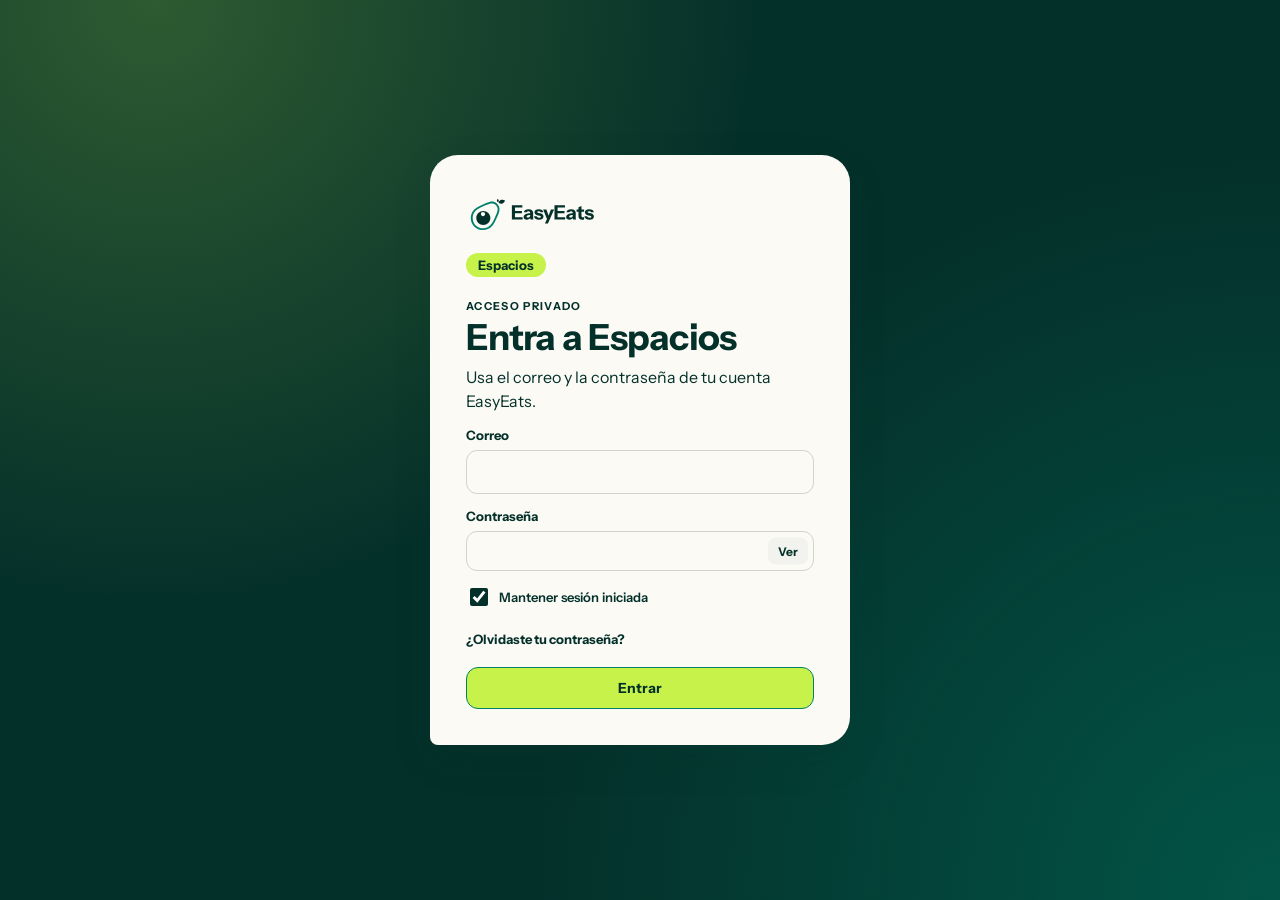
==== index.html @ aeb6fc00 "Add files via upload" ====
<!DOCTYPE html><html lang="es"><head><meta charSet="utf-8"/><meta name="viewport" content="width=device-width, initial-scale=1"/><link rel="stylesheet" href="/_next/static/css/index.u-fIUAZM.css" data-rsc-css-href="/_next/static/css/index.u-fIUAZM.css" data-precedence="vite-rsc/importer-resources"/><link rel="stylesheet" href="/_next/static/css/access-gate.BZqxLiGZ.css" data-precedence="vite-rsc/client-reference"/><link rel="modulepreload" fetchPriority="low" href="/_next/static/chunks/index-Op30PHsh.js"/><script src="/_next/static/chunks/rolldown-runtime-C60lm6uB.js" type="module" async=""></script><script src="/_next/static/chunks/framework-BgSIrAUN.js" type="module" async=""></script><script src="/_next/static/chunks/navigation-errors-Z9ybshnb.js" type="module" async=""></script><link rel="modulepreload" href="/_next/static/chunks/layout-segment-context-DIumxFOr.js" crossorigin=""/><link rel="modulepreload" href="/_next/static/chunks/access-gate-BIusDlLs.js" crossorigin=""/><title>EasyEats Espacios</title><meta name="description" content="Espacios, un producto de EasyEats para nutriólogos. Agenda, consultorio y análisis de tu práctica."/><meta name="application-name" content="Espacios EasyEats"/><link rel="shortcut icon" href="/favicon.svg"/><link rel="icon" href="/favicon.svg"/><link rel="apple-touch-icon" href="/apple-touch-icon.png"/><link rel="manifest" href="/manifest.webmanifest"/><meta name="mobile-web-app-capable" content="yes"/><meta name="apple-mobile-web-app-title" content="Espacios EasyEats"/><meta name="apple-mobile-web-app-status-bar-style" content="default"/><meta name="theme-color" content="#04302A"/><script>Object.assign(((self[Symbol.for("vinext.navigationRuntime")]??={bootstrap:{routeManifest:null},functions:{}}).bootstrap.rsc??={rsc:[]}),{params:{},nav:{"pathname":"/","searchParams":[]}})</script><link rel="modulepreload" href="/_next/static/chunks/index-Op30PHsh.js" />
</head><body><div class="gate"><section class="gate-card"><img class="gate-brand" src="/brand/easyeats-horizontal.svg" alt="EasyEats" width="872" height="320"/><p class="gate-product">Espacios</p><p class="gate-status" role="status">Verificando tu acceso…</p></section></div><script type="module" src="/_next/static/chunks/index-Op30PHsh.js" id="_R_" async=""></script><script>((self[Symbol.for("vinext.navigationRuntime")]??={bootstrap:{routeManifest:null},functions:{}}).bootstrap.rsc??={rsc:[]}).rsc.push("2:I[\"f9f6c27b3712\",[],\"AccessGate\",1]\n")</script><script>((self[Symbol.for("vinext.navigationRuntime")]??={bootstrap:{routeManifest:null},functions:{}}).bootstrap.rsc??={rsc:[]}).rsc.push("3:I[\"8c0f216c4604\",[],\"Children\",1]\n")</script><script>((self[Symbol.for("vinext.navigationRuntime")]??={bootstrap:{routeManifest:null},functions:{}}).bootstrap.rsc??={rsc:[]}).rsc.push("4:I[\"593f344dc510\",[],\"GlobalErrorBoundary\",1]\n")</script><script>((self[Symbol.for("vinext.navigationRuntime")]??={bootstrap:{routeManifest:null},functions:{}}).bootstrap.rsc??={rsc:[]}).rsc.push("5:I[\"0b874ad30386\",[],\"default\",1]\n")</script><script>((self[Symbol.for("vinext.navigationRuntime")]??={bootstrap:{routeManifest:null},functions:{}}).bootstrap.rsc??={rsc:[]}).rsc.push("6:I[\"593f344dc510\",[],\"ErrorBoundary\",1]\n")</script><script>((self[Symbol.for("vinext.navigationRuntime")]??={bootstrap:{routeManifest:null},functions:{}}).bootstrap.rsc??={rsc:[]}).rsc.push("7:I[\"15c18cfaeeff\",[],\"LayoutSegmentProvider\",1]\n")</script><script>((self[Symbol.for("vinext.navigationRuntime")]??={bootstrap:{routeManifest:null},functions:{}}).bootstrap.rsc??={rsc:[]}).rsc.push("8:I[\"8c0f216c4604\",[],\"Slot\",1]\n")</script><script>((self[Symbol.for("vinext.navigationRuntime")]??={bootstrap:{routeManifest:null},functions:{}}).bootstrap.rsc??={rsc:[]}).rsc.push("9:I[\"9276801271d6\",[],\"AppRouterScrollTarget\",1]\n")</script><script>((self[Symbol.for("vinext.navigationRuntime")]??={bootstrap:{routeManifest:null},functions:{}}).bootstrap.rsc??={rsc:[]}).rsc.push("a:I[\"593f344dc510\",[],\"RedirectBoundary\",1]\n")</script><script>((self[Symbol.for("vinext.navigationRuntime")]??={bootstrap:{routeManifest:null},functions:{}}).bootstrap.rsc??={rsc:[]}).rsc.push(":HL[\"/_next/static/css/index.u-fIUAZM.css\",\"style\"     ]\n")</script><script>((self[Symbol.for("vinext.navigationRuntime")]??={bootstrap:{routeManifest:null},functions:{}}).bootstrap.rsc??={rsc:[]}).rsc.push("0:{\"__route\":\"route:/\",\"__interceptionContext\":null,\"__layoutIds\":[\"layout:/\"],\"__rootLayout\":\"/\",\"__sourcePage\":\"/page\",\"page:/\":\"$L1\",\"layout:/\":[[[[\"$\",\"link\",\"css:/_next/static/css/index.u-fIUAZM.css\",{\"rel\":\"stylesheet\",\"precedence\":\"vite-rsc/importer-resources\",\"href\":\"/_next/static/css/index.u-fIUAZM.css\",\"data-rsc-css-href\":\"/_next/static/css/index.u-fIUAZM.css\"}],\"$undefined\"],[\"$\",\"html\",null,{\"lang\":\"es\",\"children\":[\"$\",\"body\",null,{\"children\":[\"$\",\"$L2\",null,{\"children\":[\"$\",\"$L3\",null,{}]}]}]}]],null],\"route:/\":[[[\"$\",\"meta\",null,{\"charSet\":\"utf-8\"}],[[\"$\",\"title\",\"0\",{\"children\":\"EasyEats Espacios\"}],[\"$\",\"meta\",\"1\",{\"name\":\"description\",\"content\":\"Espacios, un producto de EasyEats para nutriólogos. Agenda, consultorio y análisis de tu práctica.\"}],[\"$\",\"meta\",\"2\",{\"name\":\"application-name\",\"content\":\"Espacios EasyEats\"}],[\"$\",\"link\",\"3\",{\"rel\":\"shortcut icon\",\"href\":\"/favicon.svg\"}],[\"$\",\"link\",\"4\",{\"rel\":\"icon\",\"href\":\"/favicon.svg\"}],[\"$\",\"link\",\"5\",{\"rel\":\"apple-touch-icon\",\"href\":\"/apple-touch-icon.png\"}],[\"$\",\"link\",\"6\",{\"rel\":\"manifest\",\"href\":\"/manifest.webmanifest\"}],[\"$\",\"meta\",\"7\",{\"name\":\"mobile-web-app-capable\",\"content\":\"yes\"}],[\"$\",\"meta\",\"8\",{\"name\":\"apple-mobile-web-app-title\",\"content\":\"Espacios EasyEats\"}],[\"$\",\"meta\",\"9\",{\"name\":\"apple-mobile-web-app-status-bar-style\",\"content\":\"default\"}]],[[\"$\",\"meta\",\"0\",{\"name\":\"viewport\",\"content\":\"width=device-width, initial-scale=1\"}],[\"$\",\"meta\",\"1\",{\"name\":\"theme-color\",\"content\":\"#04302A\"}]]],[\"$\",\"$L4\",null,{\"fallback\":\"$5\",\"children\":[\"$\",\"$L6\",null,{\"fallback\":\"$5\",\"children\":[\"$\",\"$L7\",null,{\"providerId\":\"layout:/\",\"segmentMap\":{\"children\":[]},\"children\":[\"$\",\"$L8\",null,{\"id\":\"layout:/\",\"parallelSlots\":\"$undefined\",\"children\":[\"$\",\"$L9\",null,{\"children\":[\"$\",\"$La\",null,{\"children\":[[\"$\",\"$L7\",null,{\"providerId\":\"page:/\",\"segmentMap\":{\"children\":[\"__PAGE__\"]},\"children\":[\"$\",\"$L8\",null,{\"id\":\"page:/\"}]}],null]}]}]}]}]}]}],null,null],\"__layoutFlags\":{\"layout:/\":\"s\"},\"__artifactCompatibility\":{\"schemaVersion\":1,\"graphVersion\":\"app-route-graph:1177fd80f83fa7b0\",\"deploymentVersion\":\"ee2d8bf6-175c-46eb-9ae2-589770881b39\",\"appElementsSchemaVersion\":1,\"rscPayloadSchemaVersion\":1,\"rootBoundaryId\":\"/\",\"renderEpoch\":null},\"__renderObservation\":{\"schemaVersion\":1,\"output\":{\"kind\":\"app-rsc\",\"mountedSlotsFingerprint\":null,\"renderEpoch\":null,\"rootBoundaryId\":\"/\",\"routeId\":\"route:/\"},\"completeness\":\"partial\",\"boundaryOutcome\":{\"kind\":\"unknown\"},\"requestApis\":[{\"kind\":\"connection\",\"status\":\"unknown\"},{\"kind\":\"cookies\",\"status\":\"unknown\"},{\"kind\":\"draftMode\",\"status\":\"unknown\"},{\"kind\":\"headers\",\"status\":\"unknown\"},{\"kind\":\"params\",\"status\":\"unknown\"},{\"kind\":\"searchParams\",\"status\":\"unknown\"}],\"dynamicFetches\":[],\"cacheTags\":[\"/\",\"_N_T_/\",\"_N_T_/index\",\"_N_T_/layout\",\"_N_T_/page\"],\"pathTags\":[\"/\"],\"cacheability\":\"unknown\",\"downgrade\":{\"target\":\"freshRender\",\"reasons\":[{\"code\":\"CP_DOWNGRADE_CACHEABILITY_UNKNOWN\",\"target\":\"freshRender\"},{\"code\":\"CP_DOWNGRADE_INCOMPLETE_OBSERVATION\",\"completeness\":\"partial\",\"target\":\"freshRender\"},{\"code\":\"CP_DOWNGRADE_UNKNOWN_REQUEST_API\",\"requestApi\":\"connection\",\"target\":\"freshRender\"},{\"code\":\"CP_DOWNGRADE_UNKNOWN_REQUEST_API\",\"requestApi\":\"cookies\",\"target\":\"freshRender\"},{\"code\":\"CP_DOWNGRADE_UNKNOWN_REQUEST_API\",\"requestApi\":\"draftMode\",\"target\":\"freshRender\"},{\"code\":\"CP_DOWNGRADE_UNKNOWN_REQUEST_API\",\"requestApi\":\"headers\",\"target\":\"freshRender\"},{\"code\":\"CP_DOWNGRADE_UNKNOWN_REQUEST_API\",\"requestApi\":\"params\",\"target\":\"freshRender\"},{\"code\":\"CP_DOWNGRADE_UNKNOWN_REQUEST_API\",\"requestApi\":\"searchParams\",\"target\":\"freshRender\"}],\"fallback\":{\"kind\":\"breakerFallback\",\"code\":\"CP_PRIVATE_DYNAMIC_DOWNGRADE\",\"mode\":\"renderFresh\",\"scope\":\"affectedOutput\",\"fields\":{\"reasonCodes\":[\"CP_DOWNGRADE_CACHEABILITY_UNKNOWN\",\"CP_DOWNGRADE_INCOMPLETE_OBSERVATION\",\"CP_DOWNGRADE_UNKNOWN_REQUEST_API\",\"CP_DOWNGRADE_UNKNOWN_REQUEST_API\",\"CP_DOWNGRADE_UNKNOWN_REQUEST_API\",\"CP_DOWNGRADE_UNKNOWN_REQUEST_API\",\"CP_DOWNGRADE_UNKNOWN_REQUEST_API\",\"CP_DOWNGRADE_UNKNOWN_REQUEST_API\"],\"target\":\"freshRender\"}},\"isPublicCacheCandidate\":false}}}\n")</script><script>((self[Symbol.for("vinext.navigationRuntime")]??={bootstrap:{routeManifest:null},functions:{}}).bootstrap.rsc??={rsc:[]}).rsc.push("b:I[\"6efdf509a785\",[],\"default\",1]\n")</script><script>((self[Symbol.for("vinext.navigationRuntime")]??={bootstrap:{routeManifest:null},functions:{}}).bootstrap.rsc??={rsc:[]}).rsc.push("1:[\"$\",\"$Lb\",null,{\"params\":\"$@c\",\"searchParams\":\"$@d\"}]\n")</script><script>((self[Symbol.for("vinext.navigationRuntime")]??={bootstrap:{routeManifest:null},functions:{}}).bootstrap.rsc??={rsc:[]}).rsc.push("c:{}\n")</script><script>((self[Symbol.for("vinext.navigationRuntime")]??={bootstrap:{routeManifest:null},functions:{}}).bootstrap.rsc??={rsc:[]}).rsc.push("d:{}\n")</script><script>Object.assign(((self[Symbol.for("vinext.navigationRuntime")]??={bootstrap:{routeManifest:null},functions:{}}).bootstrap.rsc??={rsc:[]}),{"initialCacheKind":"dynamic"});((self[Symbol.for("vinext.navigationRuntime")]??={bootstrap:{routeManifest:null},functions:{}}).bootstrap.rsc??={rsc:[]}).done=true</script></body></html>
---- _next/static/css/index.u-fIUAZM.css ----
@font-face{font-family:Instrument Sans;font-style:normal;font-weight:400;font-display:swap;src:url(/fonts/instrument-sans-400.ttf)format("truetype")}@font-face{font-family:Instrument Sans;font-style:normal;font-weight:500;font-display:swap;src:url(/fonts/instrument-sans-500.ttf)format("truetype")}@font-face{font-family:Instrument Sans;font-style:normal;font-weight:600;font-display:swap;src:url(/fonts/instrument-sans-600.ttf)format("truetype")}@font-face{font-family:Instrument Sans;font-style:normal;font-weight:700;font-display:swap;src:url(/fonts/instrument-sans-700.ttf)format("truetype")}:root{--brand-green:#00806a;--brand-ink:#04302a;--brand-paper:#fbfaf5;--brand-lime:#c6f24a;--brand-neutral:#6b807b;--surface:color-mix(in srgb,var(--brand-paper) 94%,var(--brand-neutral));--nav:var(--brand-ink);--nav-deep:var(--brand-ink);--ink:var(--brand-ink);--muted:var(--brand-ink);--line:color-mix(in srgb,var(--brand-neutral) 30%,var(--brand-paper));--bg:var(--brand-paper);--card:var(--brand-paper);--warm:var(--brand-paper);--coral:var(--brand-ink);--coral-ink:var(--brand-ink);--coral-tint:var(--surface);--income:var(--brand-ink);--citrus:var(--surface);--citrus-line:var(--brand-neutral);--ok:var(--brand-ink);--ok-tint:var(--surface);--warn:var(--brand-ink);--warn-tint:var(--surface);--courtesy:var(--brand-ink);--courtesy-tint:var(--surface);--danger:var(--brand-ink);--danger-tint:var(--surface);--focus:var(--brand-green);--shadow:0 14px 40px #04302a1a;--side:246px}*{box-sizing:border-box}html,body{background:var(--bg);min-height:100%;color:var(--ink);font-variant-numeric:tabular-nums;-webkit-font-smoothing:antialiased;margin:0;font-family:Instrument Sans,ui-sans-serif,system-ui,sans-serif}button,input,select{font:inherit;color:inherit}button{cursor:pointer}:focus-visible{outline:3px solid var(--focus);outline-offset:2px}.money-input:focus-within,.amount-field:focus-within,.table-money-input:focus-within,.password-wrap:focus-within,.profit-input>div:focus-within,.allocation-table label>div:focus-within,.profit-split label>div:focus-within{outline:3px solid var(--focus);outline-offset:2px}:is(.money-input input:focus-visible,.amount-field input:focus-visible,.table-money-input input:focus-visible,.password-wrap input:focus-visible,.profit-input input:focus-visible,.allocation-table input:focus-visible,.profit-split input:focus-visible){outline:none}h1,h2,h3,h4{letter-spacing:-.02em;margin:0}p{margin:0}ul{margin:0;padding:0;list-style:none}.muted{color:var(--muted)}.app{min-height:100vh;display:flex}.sidebar{width:var(--side);background:var(--nav);color:var(--brand-paper);z-index:20;flex-direction:column;gap:6px;padding:16px 12px;transition:width .18s;display:flex;position:fixed;inset:0 auto 0 0}.is-collapsed .sidebar{width:70px}.side-top{align-items:center;gap:8px;padding:4px 6px 14px;display:flex}.brand{align-items:center;gap:10px;min-width:0;display:flex}.brand>span{background:var(--brand-paper);border-radius:11px;flex:none;place-items:center;width:36px;height:36px;font-size:20px;display:grid}.brand strong{white-space:nowrap;font-size:16px;line-height:1.1;display:block}.brand small{opacity:.7;white-space:nowrap;font-size:11px;display:block}.side-toggle{color:inherit;background:0 0;border:0;border-radius:9px;flex:none;place-items:center;width:34px;height:34px;margin-left:auto;display:grid}.side-toggle:hover{background:#fbfaf51f}.is-collapsed .brand>div,.is-collapsed .side-link span,.is-collapsed .side-account span{display:none}.is-collapsed .side-top{flex-direction:column;gap:10px;padding-bottom:12px}.is-collapsed .side-toggle{margin:0}.sidebar nav{gap:3px;display:grid}.side-link{color:var(--brand-paper);text-align:left;white-space:nowrap;background:0 0;border:0;border-radius:11px;align-items:center;gap:12px;padding:11px 12px;font-size:14.5px;font-weight:600;display:flex}.side-link:hover{color:var(--brand-paper);background:#fbfaf51a}.side-link.active{color:var(--brand-paper);background:#fbfaf52b}.side-link svg{flex:none}.is-collapsed .side-link,.is-collapsed .side-account{justify-content:center;padding:11px 0}.side-account{color:inherit;text-align:left;background:0 0;border:0;border-radius:12px;align-items:center;gap:11px;min-width:0;margin-top:auto;padding:10px;display:flex}.side-account:hover,.side-account.active{background:#fbfaf51a}.side-account i{width:34px;height:34px;color:var(--brand-paper);border-radius:50%;flex:none;place-items:center;font-size:12px;font-style:normal;font-weight:800;display:grid}.side-account strong{white-space:nowrap;text-overflow:ellipsis;font-size:13.5px;display:block;overflow:hidden}.side-account small{opacity:.7;font-size:11.5px;display:block}.content{margin-left:var(--side);flex:1;min-width:0;transition:margin .18s}.is-collapsed .content{margin-left:70px}.topbar{z-index:15;-webkit-backdrop-filter:blur(10px);backdrop-filter:blur(10px);border-bottom:1px solid var(--line);background:#fbfaf5eb;align-items:center;gap:14px;height:62px;padding:0 clamp(16px,3vw,32px);display:flex;position:sticky;top:0}.topbar>strong{font-size:16px}.topbar .btn{margin-left:0}.admin-return-link{color:var(--brand-ink);border:1px solid var(--line);background:var(--card);white-space:nowrap;border-radius:10px;align-items:center;gap:7px;margin-left:auto;padding:8px 11px;font-size:12px;font-weight:800;text-decoration:none;display:inline-flex}.admin-return-link:hover{background:var(--surface)}main{max-width:1240px;padding:26px clamp(16px,3vw,32px) 90px}.loading{color:var(--muted);padding:60px 4px;font-weight:600}.tabbar{display:none}.greeting{justify-content:space-between;align-items:flex-end;gap:20px;margin-bottom:20px;display:flex}.greeting h1{color:var(--nav);font-size:clamp(28px,4vw,40px);line-height:1.05}.greeting p{color:var(--muted);margin-top:7px;font-size:16px}.kicker{letter-spacing:.12em;text-transform:uppercase;color:var(--muted);margin:0;font-size:11px;font-weight:800}.btn{white-space:nowrap;border:1px solid #0000;border-radius:12px;justify-content:center;align-items:center;gap:8px;padding:11px 16px;font-size:14px;font-weight:700;display:inline-flex}.btn.sm{border-radius:10px;padding:7px 12px;font-size:13px}.btn.primary{background:var(--nav);border-color:var(--nav);color:var(--brand-paper)}.btn.primary:hover{background:var(--nav-deep)}.btn.ghost{background:var(--card);border-color:var(--line);color:var(--ink)}.btn.ghost:hover{background:var(--surface)}.btn.danger{background:var(--danger);border-color:var(--danger);color:var(--brand-paper)}.btn.danger:hover{background:var(--brand-ink)}.btn.ghost.danger-text{color:var(--danger)}.btn.ghost.danger-text:hover{background:var(--danger-tint);border-color:var(--surface)}.btn:disabled{opacity:.5;cursor:not-allowed}.btn.full{width:100%}.link{color:var(--nav);background:0 0;border:0;border-radius:8px;align-self:flex-start;padding:6px 2px;font-size:13.5px;font-weight:800}.link:hover{text-decoration:underline}.link.on-dark{color:var(--brand-paper);text-decoration:underline}.card{background:var(--card);border:1px solid var(--line);border-radius:20px;padding:20px}.card-head{justify-content:space-between;align-items:flex-start;gap:12px;margin-bottom:6px;display:flex}.card-head h2{font-size:19px}.card-head>b,.card h3>b{background:var(--surface);color:var(--muted);border-radius:99px;padding:3px 11px;font-size:13px;font-weight:700}.card-lead{color:var(--muted);margin-top:8px;font-size:14.5px;line-height:1.5}.stack-cards{gap:16px;display:grid}main>section.card,main>aside.card{margin-bottom:16px}.collapsible-card{overflow:hidden}.collapse-summary{cursor:pointer;justify-content:space-between;align-items:center;gap:16px;min-height:48px;list-style:none;display:flex}.collapse-summary::-webkit-details-marker{display:none}.collapse-summary h2{font-size:19px}.collapse-summary small{color:var(--muted);margin-top:4px;font-size:13px;display:block}.collapse-chevron{border:1px solid var(--line);background:var(--surface);border-radius:50%;flex:none;place-items:center;width:38px;height:38px;transition:transform .2s;display:grid}.collapsible-card[open] .collapse-chevron{transform:rotate(90deg)}.collapse-body{padding-top:10px}.home-hero{background:var(--brand-ink);color:var(--brand-paper);border-radius:0 64px 0 0;align-items:center;min-height:210px;margin-bottom:18px;padding:clamp(26px,5vw,52px);position:relative;overflow:hidden}.home-hero:after{content:"";border:32px solid var(--brand-lime);border-radius:50%;width:230px;height:230px;position:absolute;bottom:-88px;right:-46px}.home-hero h1{color:var(--brand-paper);z-index:1;font-size:clamp(42px,7vw,72px);position:relative}.home-hero p{color:#fbfaf5c7;z-index:1;position:relative}.hero-kicker{color:var(--brand-lime);letter-spacing:.2em;margin-bottom:16px;font-size:12px;font-weight:800;display:block}.hero-stamp{z-index:1;color:var(--brand-lime);text-align:center;border:1px solid #c6f24a99;border-radius:50%;place-items:center;width:92px;height:92px;font-weight:800;line-height:1.1;display:grid;position:relative;transform:rotate(-7deg)}.editorial{background:linear-gradient(100deg,var(--coral-tint),var(--warm));border:1px solid var(--surface);border-radius:20px;align-items:center;gap:20px;margin-bottom:18px;padding:22px 24px;display:flex;overflow:hidden}.editorial span{letter-spacing:.14em;text-transform:uppercase;color:var(--coral-ink);margin-bottom:8px;font-size:11px;font-weight:800;display:block}.editorial strong{letter-spacing:-.02em;max-width:36ch;font-size:clamp(18px,2.4vw,24px);line-height:1.25;display:block}.editorial i{background:radial-gradient(circle at 26% 34%,var(--citrus) 0 17px,transparent 18px), radial-gradient(circle at 62% 60%,var(--coral) 0 22px,transparent 23px), radial-gradient(circle at 84% 28%,var(--nav) 0 12px,transparent 13px), var(--card);border-radius:16px;flex:none;width:120px;height:76px;margin-left:auto}.home-grid{grid-template-columns:1.15fr 1fr 1fr;align-items:start;gap:16px;display:grid}.home-today{background:var(--coral-tint);border-color:var(--surface);grid-area:1/1/span 2}.home-today h2{color:var(--coral-ink)}.home-income{background:var(--income);color:var(--brand-paper);border-color:#0000;flex-direction:column;grid-column:2;gap:6px;display:flex}.home-income .kicker{color:#fbfaf5d1}.home-income .amount{letter-spacing:-.03em;font-size:clamp(28px,3.6vw,38px);line-height:1}.home-income .meta{color:#fbfaf5db;font-size:13.5px}.home-todo{background:var(--citrus);border-color:var(--citrus-line);grid-area:1/3/span 2}.home-cta{text-align:left;background:linear-gradient(135deg,var(--nav),var(--nav-deep));color:var(--brand-paper);border-color:#0000;grid-column:2;align-items:center;gap:14px;width:100%;display:flex}.home-cta .cta-icon{background:#fbfaf529;border-radius:14px;flex:none;place-items:center;width:46px;height:46px;display:grid}.home-cta strong{font-size:17px;display:block}.home-cta small{color:#fbfaf5cc;margin-top:3px;font-size:12.5px;display:block}.home-cta:hover{filter:brightness(1.08)}.home-next{background:var(--warm);grid-column:2/span 2}.delta{font-size:13px;font-weight:700}.delta.up,.delta.down{color:var(--brand-paper)}.delta.flat{color:#fbfaf5c7;font-weight:600}.accent-mix .delta.flat,.card:not(.accent-income):not(.home-income) .delta.flat{color:var(--muted)}.metric .delta.up{color:var(--brand-paper)}.empty-inline{color:var(--muted);flex-direction:column;align-items:flex-start;gap:4px;margin-top:10px;font-size:14px;display:flex}.allclear{margin-top:10px;font-size:16px;font-weight:750}.todo{gap:8px;margin-top:12px;display:grid}.todo li{background:#fbfaf59e;border:1px solid #04302a24;border-radius:13px;align-items:center;gap:12px;padding:11px 13px;display:flex}.todo li.risk{background:var(--danger-tint);border-color:var(--surface)}.todo-body{flex-direction:column;flex:1;gap:2px;min-width:0;display:flex}.todo-body strong{font-size:13.5px}.todo-body small{color:var(--brand-ink);font-size:12px}.todo li.risk .todo-body small{color:var(--brand-ink)}.toolbar{flex-wrap:wrap;justify-content:space-between;align-items:center;gap:14px;margin-bottom:14px;display:flex}.segmented{background:var(--surface);border-radius:12px;gap:3px;padding:3px;display:inline-flex}.segmented button{color:var(--muted);background:0 0;border:0;border-radius:9px;align-items:center;gap:6px;padding:8px 13px;font-size:13px;font-weight:700;display:inline-flex}.segmented button.on{background:var(--card);color:var(--nav);box-shadow:0 1px 3px #04302a1f}.week-nav{align-items:center;gap:5px;display:flex}.week-nav>button{border:1px solid var(--line);background:var(--card);min-width:34px;height:34px;color:var(--nav);border-radius:10px;justify-content:center;align-items:center;padding:0 6px;display:inline-flex}.week-nav>button:hover{background:var(--surface)}.week-nav .dbl svg:first-child{margin-right:-11px}.week-label{min-width:172px;font-size:14px;font-weight:700;padding:0 12px!important}.filters{flex-wrap:wrap;align-items:center;gap:8px;margin-bottom:14px;display:flex}.filters>span{letter-spacing:.1em;text-transform:uppercase;color:var(--muted);font-size:11.5px;font-weight:800}.filters button{border:1px solid var(--line);background:var(--card);color:var(--muted);border-radius:99px;align-items:center;gap:7px;padding:6px 13px;font-size:13px;font-weight:600;display:inline-flex}.filters button b{background:var(--surface);border-radius:99px;padding:1px 8px;font-size:12px}.filters button.on{background:var(--nav);border-color:var(--nav);color:var(--brand-paper)}.filters button.on b{background:#fbfaf533}.patient-group{border-radius:24px;padding:0}.patient-group>.collapse-summary{padding:18px 22px}.patient-group>.collapse-body{padding:0 22px 18px}.patient-group:first-child{background:var(--brand-ink);color:var(--brand-paper);border-color:var(--brand-ink)}.patient-group:first-child .collapse-summary small,.patient-group:first-child .row-body small{color:#fbfaf5b8}.patient-group:first-child .collapse-chevron{background:var(--brand-lime);border-color:var(--brand-lime);color:var(--brand-ink)}.patient-group:first-child .rows li{border-color:#fbfaf52e}.patient-group:first-child .row.static:hover{background:0 0}.patient-group:nth-child(2){border-top:6px solid var(--brand-lime)}.new-patient-form{gap:16px;display:grid}.new-patient-form input{border:1px solid var(--brand-neutral);background:var(--brand-paper);border-radius:12px;width:100%;min-height:50px;padding:12px 14px}.new-patient-actions{flex-wrap:wrap;justify-content:flex-end;gap:10px;margin-top:4px;display:flex}.form-error{color:#9b2c2c;background:#fff1ef;border-radius:10px;padding:10px 12px;font-size:13px}.picker{background:var(--card);border:1px solid var(--line);max-width:340px;box-shadow:var(--shadow);border-radius:16px;margin-bottom:14px;padding:14px}.picker-head{align-items:center;gap:8px;margin-bottom:12px;display:flex}.picker-head strong{text-align:center;flex:1;font-size:15px}.picker-head button{border:1px solid var(--line);background:var(--card);width:30px;height:30px;color:var(--nav);border-radius:9px;place-items:center;display:grid}.picker-close{margin-left:4px}.picker-months{grid-template-columns:repeat(4,1fr);gap:6px;display:grid}.picker-months button{border:1px solid var(--line);background:var(--card);border-radius:10px;padding:9px 0;font-size:13px;font-weight:600}.picker-months button:hover{background:var(--nav);border-color:var(--nav);color:var(--brand-paper)}.week-card{padding:14px;overflow-x:auto}.week-grid{grid-template-columns:60px repeat(7,minmax(116px,1fr));gap:5px;min-width:900px;display:grid}.wg-head{flex-direction:column;align-items:center;gap:2px;padding:6px 0 10px;display:flex}.wg-head small{color:var(--muted);text-transform:uppercase;letter-spacing:.06em;font-size:11px;font-weight:800}.wg-head strong{font-size:18px}.wg-head.is-today strong{background:var(--nav);color:var(--brand-paper);border-radius:50%;place-items:center;width:30px;height:30px;display:grid}.wg-hour{color:var(--muted);justify-content:flex-end;align-items:flex-start;padding:3px 8px 0 0;font-size:12px;font-weight:700;display:flex}.cell{text-align:left;border:1px solid #0000;border-radius:12px;flex-direction:column;justify-content:center;padding:6px 9px;display:flex;overflow:hidden}.cell.free{background:var(--surface);border-style:dashed;border-color:var(--line);color:var(--brand-neutral);align-items:center}.cell.free:hover:not(:disabled){background:var(--surface);border-color:var(--nav);color:var(--nav)}.cell.free:disabled{background:var(--surface);cursor:default;border-color:#0000}.cell.free:disabled svg{display:none}.cell.mine{border-left-style:solid;border-left-width:4px;align-items:flex-start;gap:2px}.cell.mine strong{font-size:13px;line-height:1.25}.cell.mine small{color:var(--muted);font-size:11px}.cell.mine:hover{filter:brightness(.97)}.cell.mine.at-risk{box-shadow:0 0 0 2px var(--danger) inset}.cell-tags{gap:4px;margin-top:4px;display:flex}.dot{border-radius:50%;width:7px;height:7px;display:block}.dot.courtesy{background:var(--courtesy)}.dot.warn{background:var(--citrus-line)}.dot.risk{background:var(--danger)}.cell.peer{background:repeating-linear-gradient(135deg,var(--surface),var(--surface) 6px,var(--surface) 6px,var(--surface) 12px);color:var(--muted);align-items:center;gap:1px}.cell.peer small{font-size:11px;font-weight:700}.cell.peer.tentative{background:repeating-linear-gradient(135deg,var(--surface),var(--surface) 6px,var(--surface) 6px,var(--surface) 12px);border:1px dashed var(--citrus-line);color:var(--warn)}.cell.peer.tentative:hover:not(:disabled){background:var(--citrus);color:var(--ink)}.cell.peer em{letter-spacing:.02em;font-size:9.5px;font-style:normal}.capacity-note{color:var(--muted);align-items:center;gap:8px;margin-top:12px;font-size:13px;display:flex}.day-list{display:none}.rows{flex-direction:column;margin-top:10px;display:flex}.rows li{border-top:1px solid #04302a17}.rows li:first-child{border-top:0}.row{text-align:left;background:0 0;border:0;border-radius:12px;align-items:center;gap:12px;width:100%;padding:11px 5px;display:flex}.row:hover{background:#fbfaf599}.row.static{cursor:default}.row.static:hover{background:0 0}.row.is-cancelled{opacity:.72}.row.is-cancelled .row-body strong{color:var(--muted);text-decoration:line-through}.row-avatar{width:36px;height:36px;color:var(--brand-paper);border-radius:50%;flex:none;place-items:center;font-size:12px;font-weight:800;display:grid}.row-avatar.neutral{background:var(--line);color:var(--nav)}.row-time{flex:none;width:44px;font-size:14px;font-weight:800}.row-body{flex-direction:column;flex:1;gap:2px;min-width:0;display:flex}.row-body strong{font-size:14px}.row-body small{color:var(--muted);font-size:12px}.row-tags{flex-wrap:wrap;gap:5px;display:flex}.row>svg{color:var(--muted);flex:none}.peer-list{gap:6px;margin-top:10px;display:grid}.peer-list li{color:var(--muted);background:var(--surface);border-radius:10px;align-items:center;gap:8px;padding:9px 12px;font-size:13px;display:flex}.peer-list li>span{flex:none;width:44px;font-weight:700}.peer-list li.tentative{background:var(--surface);color:var(--warn)}.peer-list em{font-size:11.5px;font-style:normal}.peer-list .link{margin-left:auto;padding:0}.metric-row{grid-template-columns:repeat(3,1fr);gap:16px;margin-bottom:16px;display:grid}.metric{flex-direction:column;gap:7px;display:flex}.metric>span{letter-spacing:.09em;text-transform:uppercase;color:var(--muted);font-size:11.5px;font-weight:800}.metric>strong{letter-spacing:-.03em;font-size:32px;line-height:1}.metric>strong em{color:var(--muted);font-size:16px;font-style:normal;font-weight:600}.metric>small{color:var(--muted);font-size:13px}.accent-income{background:var(--income);color:var(--brand-paper);border-color:#0000}.accent-income>span,.accent-income>small{color:#fbfaf5e6}.accent-hours{background:var(--coral-tint);border-color:var(--surface)}.accent-hours>strong{color:var(--coral-ink)}.accent-mix{background:var(--warm)}.spark{align-items:flex-end;gap:7px;height:46px;margin-top:auto;display:flex}.spark span{background:#fbfaf599;border-radius:5px 5px 0 0;flex:1;min-height:5px}.stack{border-radius:99px;gap:2px;height:14px;margin:4px 0;display:flex;overflow:hidden}.stack i.a,.legend i.a{background:var(--nav)}.stack i.b,.legend i.b{background:var(--citrus)}.legend{gap:7px;font-size:13px;display:grid}.legend li{align-items:center;gap:8px;display:flex}.legend i{border-radius:3px;flex:none;width:10px;height:10px}.legend b{margin-left:auto}.mini-metrics{grid-template-columns:repeat(auto-fit,minmax(140px,1fr));gap:14px;margin-top:16px;display:grid}.mini-metrics>div{border:1px solid var(--line);border-radius:14px;padding:14px}.mini-metrics strong{letter-spacing:-.02em;font-size:23px;display:block}.mini-metrics small{color:var(--muted);margin-top:4px;font-size:12px;display:block}.reasons{gap:7px;margin-top:14px;display:grid}.reasons li{background:var(--surface);border:1px solid var(--surface);border-radius:11px;justify-content:space-between;align-items:center;gap:12px;padding:10px 13px;font-size:14px;display:flex}.reasons b{background:var(--courtesy-tint);color:var(--brand-ink);border-radius:99px;padding:2px 10px;font-size:13px}.advice{background:var(--citrus);border-color:var(--citrus-line)}.advice-head{align-items:center;gap:9px;margin-bottom:9px;display:flex}.advice p{line-height:1.55}.field{border:0;margin:14px 0 0;padding:0;display:block}.field>span,.field>legend{margin-bottom:7px;padding:0;font-size:13px;font-weight:700;display:block}.field .hint,.hint{color:var(--muted);font-size:13px;line-height:1.45}.field .hint{margin-bottom:9px}.field input,.field select,.inline-input{border:1px solid var(--line);background:var(--card);border-radius:11px;width:100%;padding:11px 12px}.inline-input{margin-top:9px}.money-input{border:1px solid var(--line);background:var(--card);border-radius:11px;align-items:center;gap:6px;padding:0 12px;display:flex}.money-input i{color:var(--muted);font-style:normal}.money-input input{border:0;padding:11px 0}.money-input b{color:var(--muted);font-size:11px}.two-col{grid-template-columns:1fr 1fr;gap:14px;display:grid}.swatches{flex-wrap:wrap;gap:9px;display:flex}.swatch{width:36px;height:36px;color:var(--brand-paper);border:2px solid #0000;border-radius:50%;place-items:center;display:grid}.swatch.on{border-color:var(--ink);box-shadow:0 0 0 3px var(--brand-paper) inset}.facts{margin-top:12px;display:grid}.facts li{border-top:1px solid var(--line);justify-content:space-between;align-items:center;gap:14px;padding:12px 0;display:flex}.facts li:first-child{border-top:0}.facts span{color:var(--muted);font-size:14px}.facts b.soon{background:var(--surface);color:var(--muted);border-radius:99px;padding:4px 11px;font-size:12px}.backdrop{z-index:60;background:#04302a8c;place-items:center;padding:20px;display:grid;position:fixed;inset:0;overflow:auto}.backdrop-close{cursor:default;background:0 0;border:0;position:fixed;inset:0}.modal{background:var(--card);box-shadow:var(--shadow);border-radius:22px;width:min(540px,100%);padding:22px;position:relative}.modal>header{justify-content:space-between;gap:16px;margin-bottom:6px;display:flex}.modal h2{font-size:22px}.modal header p{color:var(--muted);margin-top:5px;font-size:14px}.modal header>button{background:var(--surface);width:34px;height:34px;color:var(--muted);border:0;border-radius:50%;flex:none;place-items:center;display:grid}.modal-lead{color:var(--muted);margin-top:10px;font-size:14px;line-height:1.5}.chips{flex-wrap:wrap;gap:7px;display:flex}.chips.wrap{max-height:132px;overflow-y:auto}.chips button{border:1px solid var(--line);background:var(--card);border-radius:11px;padding:9px 14px;font-size:14px;font-weight:600}.chips button.on{background:var(--nav);border-color:var(--nav);color:var(--brand-paper)}.courtesy-note{background:var(--courtesy-tint);border:1px solid var(--line);color:var(--brand-ink);border-radius:12px;margin-top:12px;padding:12px 14px;font-size:13px;line-height:1.5}.adjust-toggle{color:var(--nav);background:0 0;border:0;align-items:center;gap:8px;margin-top:16px;padding:6px 0;font-size:13px;font-weight:700;display:flex}.adjust-toggle:hover{text-decoration:underline}.adjust{border:1px solid var(--line);border-radius:14px;margin-top:6px;padding:4px 14px 16px}.sheet-summary{background:var(--surface);border:1px solid var(--line);border-radius:14px;flex-wrap:wrap;align-items:baseline;gap:10px;margin-top:16px;padding:14px;display:flex}.sheet-summary>span{color:var(--muted);font-size:13px}.sheet-summary>strong{font-size:18px}.sheet-summary>small{width:100%;color:var(--muted);font-size:12px;line-height:1.45}.sheet-actions{justify-content:flex-end;gap:10px;margin-top:18px;display:flex}.sheet-actions.wrapped{flex-wrap:wrap}.sheet-actions.wrapped .btn.primary{margin-left:auto}.errors{background:var(--danger-tint);border:1px solid var(--surface);color:var(--brand-ink);border-radius:12px;margin-top:14px;padding:11px 14px;font-size:13px}.errors p{margin:3px 0}.details{grid-template-columns:1fr 1fr;gap:12px;margin:16px 0 0;display:grid}.details>div{border:1px solid var(--line);border-radius:13px;padding:12px}.details dt{color:var(--muted);font-size:12px}.details dd{margin:6px 0 0;font-weight:700}.details dd small{color:var(--muted);margin-top:6px;font-size:12px;font-weight:500;display:block}.act{border-top:1px solid var(--line);margin-top:20px;padding-top:18px}.act h4{letter-spacing:.1em;text-transform:uppercase;color:var(--muted);margin:0 0 11px;font-size:12px;font-weight:800}.act .modal-lead{margin:0 0 12px}.ok-line{color:var(--ok);align-items:center;gap:9px;font-size:14px;font-weight:650;display:flex}.sim-note{color:var(--muted);margin-top:9px;font-size:12.5px;line-height:1.45}.trail{gap:9px;display:grid}.trail li{grid-template-columns:86px 1fr;gap:12px;padding-left:14px;font-size:13.5px;display:grid;position:relative}.trail li:before{content:"";background:var(--line);border-radius:50%;width:7px;height:7px;position:absolute;top:8px;left:0}.trail li:last-child:before{background:var(--nav)}.trail span{color:var(--muted);font-size:12.5px}.consequence{background:var(--brand-paper);border:1px solid var(--line);border-radius:13px;margin-top:4px;padding:14px 16px}.consequence.warn{background:var(--warn-tint);border-color:var(--surface)}.consequence strong{margin-bottom:5px;font-size:14.5px;display:block}.consequence p{font-size:13.5px;line-height:1.5}.reslots{gap:16px;max-height:44vh;margin-top:16px;display:grid;overflow-y:auto}.reslots h4{margin:0 0 9px;font-size:13.5px}.reslot-hours{flex-wrap:wrap;gap:7px;display:flex}.reslot-hours button{border:1px dashed var(--line);background:var(--surface);color:var(--nav);border-radius:10px;min-height:40px;padding:9px 13px;font-size:13.5px;font-weight:700}.reslot-hours button:hover{background:var(--surface);border-style:solid}.pill{white-space:nowrap;border-radius:99px;align-items:center;padding:5px 10px;font-size:11px;font-weight:800;display:inline-flex}.pill.ok{background:var(--ok-tint);color:var(--brand-ink)}.pill.info{background:var(--surface);color:var(--brand-ink)}.pill.courtesy{background:var(--courtesy-tint);color:var(--brand-ink)}.pill.warn{background:var(--warn-tint);color:var(--warn)}.pill.danger{background:var(--danger-tint);color:var(--brand-ink)}.pill.sand,.pill.muted{background:var(--surface);color:var(--brand-ink)}.empty{text-align:center;color:var(--muted);padding:26px 10px}.empty>svg{color:var(--ok)}.empty strong{color:var(--ink);margin:8px 0 5px;display:block}@media (max-width:1100px){.home-grid{grid-template-columns:1fr 1fr}.home-today{grid-area:1/1/span 2}.home-income{grid-area:1/2}.home-cta{grid-area:2/2}.home-todo{grid-area:3/1/auto/span 2}.home-next{grid-area:4/1/auto/span 2}.metric-row{grid-template-columns:1fr}}@media (max-width:900px){.sidebar{display:none}.content,.is-collapsed .content{margin-left:0}.topbar .btn{display:none}.admin-return-link{justify-content:center;width:38px;height:38px;padding:0}.admin-return-link span,.week-card{display:none}.capacity-note{margin-top:0}.day-list{gap:12px;display:grid}.day-card h3{justify-content:space-between;align-items:center;gap:10px;font-size:16px;display:flex}.day-card.is-today{border-color:var(--nav);box-shadow:0 0 0 1px var(--nav)}.free-hours{flex-wrap:wrap;align-items:center;gap:7px;margin-top:12px;display:flex}.free-hours small{color:var(--muted);font-size:12px;font-weight:700}.free-hours button{border:1px dashed var(--line);background:var(--surface);color:var(--nav);border-radius:10px;min-height:40px;padding:9px 12px;font-size:13px;font-weight:700}.free-hours button:hover{background:var(--surface);border-style:solid}main{padding:20px 16px 96px}.home-grid{grid-template-columns:1fr}.home-today,.home-income,.home-cta,.home-todo,.home-next{grid-area:auto/1}.greeting{flex-direction:column;align-items:stretch}.greeting h1{font-size:30px}.editorial i{display:none}.week-nav{justify-content:space-between;width:100%}.week-label{flex:1;min-width:0}.segmented{width:100%}.segmented button{flex:1;justify-content:center}.filters{scrollbar-width:none;flex-wrap:nowrap;padding-bottom:4px;overflow-x:auto}.filters::-webkit-scrollbar{display:none}.filters>span{display:none}.filters button{flex:none}.row{grid-template-columns:auto minmax(0,1fr) auto;grid-template-areas:"lead body chev""lead tags chev";align-items:center;gap:3px 11px;padding:12px 4px;display:grid}.row-time,.row-avatar{grid-area:lead}.row-body{grid-area:body}.row-tags{grid-area:tags;margin-top:3px}.row>svg{grid-area:chev}.row .btn{grid-area:tags;justify-self:start;margin-top:6px}.tabbar{z-index:40;background:var(--card);border-top:1px solid var(--line);padding:6px 6px max(6px,env(safe-area-inset-bottom));grid-template-columns:repeat(5,1fr);align-items:center;display:grid;position:fixed;bottom:0;left:0;right:0;box-shadow:0 -8px 22px #04302a12}.tabbar-link{color:var(--muted);background:0 0;border:0;border-radius:10px;flex-direction:column;align-items:center;gap:3px;padding:7px 2px;font-size:10px;font-weight:700;display:flex}.tabbar-link.active{color:var(--nav)}.tabbar-add{background:var(--nav);width:46px;height:46px;color:var(--brand-paper);border:0;border-radius:50%;justify-self:center;place-items:center;display:grid;box-shadow:0 6px 14px #04302a52}.backdrop{align-items:end;padding:0}.modal{border-radius:22px 22px 0 0;width:100%;max-height:92vh;padding:18px;overflow:auto}.details,.two-col{grid-template-columns:1fr}.sheet-actions{flex-direction:column-reverse}.sheet-actions .btn{width:100%}.todo li{flex-wrap:wrap}.todo li .btn{width:100%}}@media (prefers-reduced-motion:reduce){*{transition:none!important;animation:none!important}}.sidebar{background:var(--brand-paper);color:var(--brand-ink);border-right:1px solid var(--line)}.side-top{align-items:center;gap:0;padding:0}.brand{flex:1;min-width:0}.brand-full{width:100%;height:auto;display:block}.brand-icon{width:36px;height:36px;display:none}.mobile-brand{display:none}.side-toggle{width:34px;height:44px;color:var(--brand-ink)}.side-toggle:hover,.side-account:hover,.side-account.active{background:var(--surface)}.product-signature{border-top:1px solid var(--line);margin:0 8px 24px;padding:12px 0 0}.product-signature strong{letter-spacing:-.03em;font-size:22px;display:block}.product-signature small{margin-top:5px;font-size:11px;display:block}.side-link{color:var(--brand-ink)}.side-link:hover{background:var(--surface);color:var(--brand-ink)}.side-link.active{background:var(--brand-ink);color:var(--brand-paper)}.side-account small{opacity:1}.is-collapsed .brand-full,.is-collapsed .product-signature{display:none}.is-collapsed .brand-icon{display:block}.btn.primary,.tabbar-add{background:var(--brand-green);border-color:var(--brand-green);color:var(--brand-paper)}.btn.primary:hover{background:var(--brand-ink);border-color:var(--brand-ink)}.btn.danger{border:2px solid var(--brand-ink)}.btn.ghost.danger-text{border-style:dashed}.editorial{background:var(--surface);border-color:var(--line)}.editorial i{display:none}.home-cta{background:var(--brand-paper);color:var(--brand-ink);border-color:var(--brand-neutral)}.home-cta small{color:var(--brand-ink)}.cta-icon{background:var(--surface)}.home-todo{background:var(--brand-paper)}.todo li.risk,.consequence.warn{border:1px dashed var(--brand-ink)}.cell.peer.tentative,.pill.warn{border:1px dashed var(--brand-neutral)}.pill.danger{border:1px solid var(--brand-ink)}.pill.courtesy{border:1px dotted var(--brand-neutral)}.tabbar-link{min-height:48px}@media (max-width:900px){.mobile-brand{flex:none;width:96px;height:auto;display:block}.topbar{gap:12px}.topbar>strong{border-left:1px solid var(--line);white-space:nowrap;padding-left:12px;font-size:14px}}.btn.primary{background:var(--brand-lime);border-color:var(--brand-green);color:var(--brand-ink);touch-action:manipulation}.btn:active{transform:translateY(1px)scale(.98)}.product-signature{border-bottom:3px solid var(--brand-lime)}@media (hover:none){.btn.primary:hover{background:var(--brand-lime);border-color:var(--brand-green);color:var(--brand-ink)}}@media (max-width:700px){.home-hero{border-radius:0 42px 0 0;min-height:180px;padding:28px 22px}.home-hero h1{font-size:42px}.hero-stamp{display:none}.patient-group>.collapse-summary{padding:16px}.patient-group>.collapse-body{padding:0 12px 14px}.patient-group .row.static{flex-wrap:wrap;align-items:flex-start}.patient-group .row-body{min-width:calc(100% - 52px)}.patient-group .pill{margin-left:48px}.patient-group .btn{margin-left:auto}.new-patient-actions{grid-template-columns:1fr 1fr;display:grid}.new-patient-actions .btn.primary{grid-area:1/1/auto/-1}}.toolbar .segmented{order:0}.toolbar .week-nav,.toolbar .toolbar-action{order:1;margin-left:auto}.filters button:disabled{opacity:.45;cursor:not-allowed}.patient-row{flex-wrap:wrap}.patient-actions{flex-wrap:wrap;align-items:center;gap:8px;margin-left:auto;display:flex}.status-select select{border:1px solid var(--line);background:var(--card);color:var(--ink);border-radius:10px;padding:7px 10px;font-size:13px;font-weight:600}.whatsapp-link{text-decoration:none}.list-group>.collapse-summary h2{font-size:17px}@media (max-width:700px){.toolbar .toolbar-action{width:100%;margin-left:0}.patient-actions{grid-column:1/-1;width:100%;margin-left:0}.patient-actions .btn{flex:1}}.custom-swatch{cursor:pointer;place-items:center;font-size:15px;display:grid;position:relative;overflow:hidden}.custom-swatch input{opacity:0;cursor:pointer;position:absolute;inset:0}.default-color{margin-top:12px}.default-color.on{border-color:var(--brand-ink)}.back-to-top{z-index:30;border:1px solid var(--brand-ink);background:var(--brand-lime);color:var(--brand-ink);box-shadow:var(--shadow);border-radius:999px;align-items:center;gap:8px;padding:10px 16px;font-size:13px;font-weight:800;display:inline-flex;position:fixed;bottom:92px;right:18px}.back-to-top:hover{background:var(--brand-paper)}.back-to-top-icon{place-items:center;display:grid;transform:rotate(-90deg)}@media (min-width:901px){.back-to-top{bottom:24px;right:24px}}.agenda-error{border:1px solid var(--brand-ink);background:var(--brand-lime);border-radius:12px;margin:0 0 14px;padding:12px 14px;font-size:14px;font-weight:600}.chip-static{border:1px solid var(--line);color:var(--muted);background:var(--card);border-radius:999px;align-items:center;padding:8px 14px;font-size:13px;font-weight:700;display:inline-flex}.chip-static.on{background:var(--nav);border-color:var(--nav);color:var(--brand-paper)}.agenda-error small{color:var(--brand-ink);opacity:.75;overflow-wrap:anywhere;margin-top:6px;font-size:11.5px;font-weight:500;display:block}
---- _next/static/css/access-gate.BZqxLiGZ.css ----
.gate{background:var(--brand-ink);background-image:radial-gradient(circle at 12% 0,#c6f24a38,#0000 42%),radial-gradient(circle at 100% 100%,#00806a73,#0000 48%);place-items:center;min-height:100vh;padding:24px 16px;display:grid}.gate-card{background:var(--brand-paper);width:100%;max-width:420px;box-shadow:var(--shadow);border-radius:28px 28px 28px 8px;padding:clamp(24px,5vw,36px)}.gate-brand{width:132px;height:auto;display:block}.gate-product{background:var(--brand-lime);color:var(--brand-ink);border-radius:999px;margin:14px 0 22px;padding:4px 12px;font-size:13px;font-weight:800;display:inline-block}.gate-card h1{color:var(--brand-ink);margin:6px 0 8px;font-size:clamp(28px,6vw,36px);line-height:1.05}.gate-card>p:not(.kicker):not(.gate-product){color:var(--muted);margin:0;line-height:1.5}.gate-card .kicker{overflow-wrap:anywhere}.gate-form{margin-top:8px}.gate-form .btn{margin-top:20px}.gate-error{background:var(--surface);border:1px solid var(--brand-ink);border-radius:11px;margin:14px 0 0;padding:10px 12px;font-size:14px;font-weight:600}.gate-status{margin:8px 0 0;font-weight:600}.gate-actions{flex-wrap:wrap;gap:10px;margin-top:22px;display:flex}.gate-actions .btn{text-decoration:none}.session-button{border:1px solid var(--line);background:var(--card);min-width:0;color:var(--brand-ink);white-space:nowrap;border-radius:10px;align-items:center;gap:8px;padding:8px 11px;font-size:12px;font-weight:800;display:inline-flex}.session-button:hover{background:var(--surface)}.session-name{text-overflow:ellipsis;max-width:14ch;color:var(--brand-neutral);font-weight:600;overflow:hidden}@media (max-width:700px){.session-name{display:none}}.topbar .session-push{margin-left:auto}a.session-button{text-decoration:none}.narrow-only{display:none}@media (max-width:700px){.admin-topbar>strong{display:none}.session-button{padding:7px 9px}.wide-only{display:none}.narrow-only{display:inline}}.gate-detail{color:var(--brand-neutral);overflow-wrap:anywhere;margin-top:6px;font-size:11px;font-weight:500;display:block}.password-wrap{display:block;position:relative}.password-wrap input{padding-right:76px}.password-toggle{background:var(--surface);color:var(--brand-ink);border:0;border-radius:8px;padding:6px 10px;font-size:12px;font-weight:800;position:absolute;top:50%;right:6px;transform:translateY(-50%)}.gate-row{flex-wrap:wrap;justify-content:space-between;align-items:center;gap:10px;margin-top:14px;display:flex}.gate-check{align-items:center;gap:8px;font-size:13px;font-weight:600;display:inline-flex}.gate-check input{width:18px;height:18px;accent-color:var(--brand-ink)}.gate-link{padding:0;font-size:13px}.gate-form .gate-link{margin-top:12px}
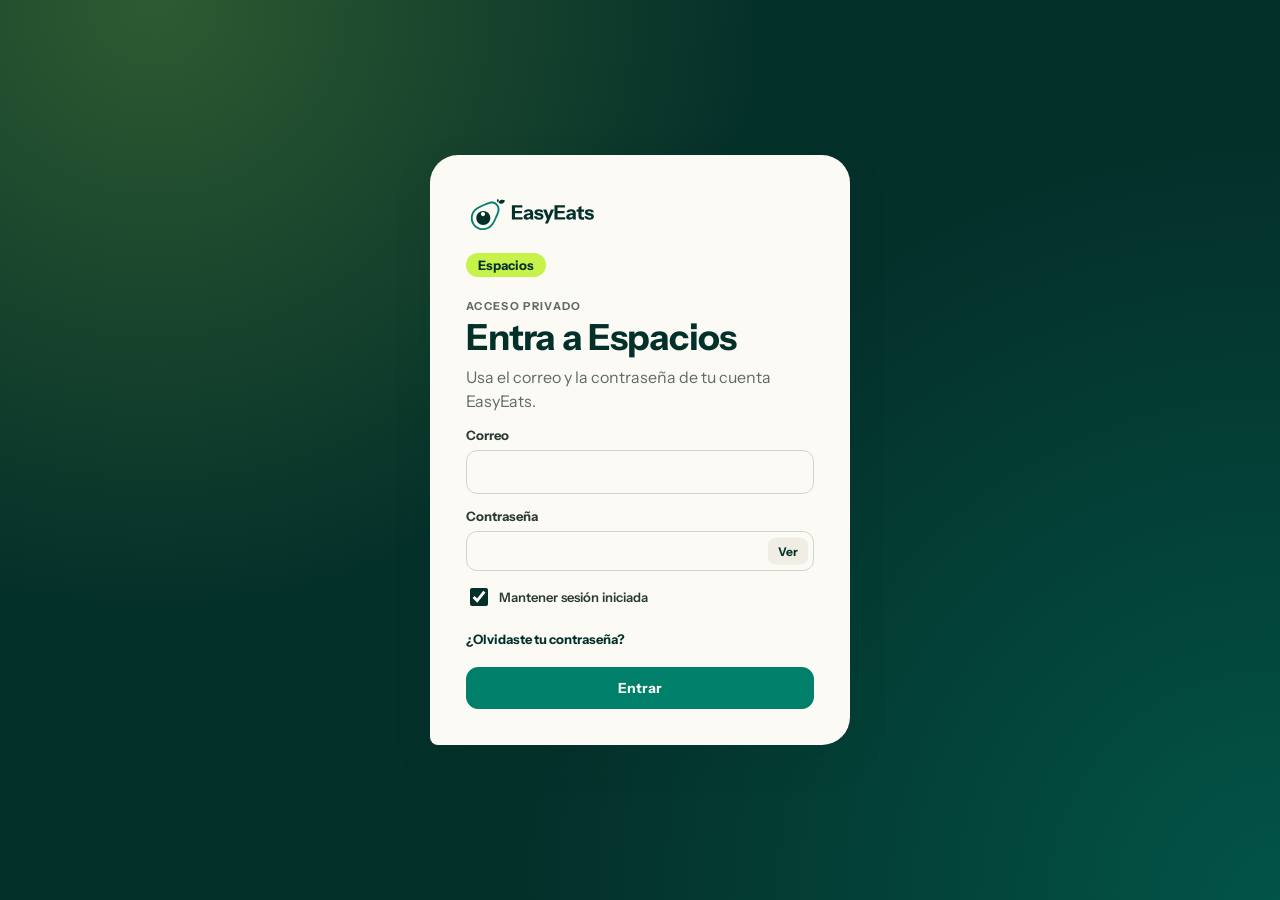
==== commit c323ed0d: "Add files via upload" ====
--- a/index.html
+++ b/index.html
@@ -1,2 +1,2 @@
-<!DOCTYPE html><html lang="es"><head><meta charSet="utf-8"/><meta name="viewport" content="width=device-width, initial-scale=1"/><link rel="stylesheet" href="/_next/static/css/index.u-fIUAZM.css" data-rsc-css-href="/_next/static/css/index.u-fIUAZM.css" data-precedence="vite-rsc/importer-resources"/><link rel="stylesheet" href="/_next/static/css/access-gate.BZqxLiGZ.css" data-precedence="vite-rsc/client-reference"/><link rel="modulepreload" fetchPriority="low" href="/_next/static/chunks/index-Op30PHsh.js"/><script src="/_next/static/chunks/rolldown-runtime-C60lm6uB.js" type="module" async=""></script><script src="/_next/static/chunks/framework-BgSIrAUN.js" type="module" async=""></script><script src="/_next/static/chunks/navigation-errors-Z9ybshnb.js" type="module" async=""></script><link rel="modulepreload" href="/_next/static/chunks/layout-segment-context-DIumxFOr.js" crossorigin=""/><link rel="modulepreload" href="/_next/static/chunks/access-gate-BIusDlLs.js" crossorigin=""/><title>EasyEats Espacios</title><meta name="description" content="Espacios, un producto de EasyEats para nutriólogos. Agenda, consultorio y análisis de tu práctica."/><meta name="application-name" content="Espacios EasyEats"/><link rel="shortcut icon" href="/favicon.svg"/><link rel="icon" href="/favicon.svg"/><link rel="apple-touch-icon" href="/apple-touch-icon.png"/><link rel="manifest" href="/manifest.webmanifest"/><meta name="mobile-web-app-capable" content="yes"/><meta name="apple-mobile-web-app-title" content="Espacios EasyEats"/><meta name="apple-mobile-web-app-status-bar-style" content="default"/><meta name="theme-color" content="#04302A"/><script>Object.assign(((self[Symbol.for("vinext.navigationRuntime")]??={bootstrap:{routeManifest:null},functions:{}}).bootstrap.rsc??={rsc:[]}),{params:{},nav:{"pathname":"/","searchParams":[]}})</script><link rel="modulepreload" href="/_next/static/chunks/index-Op30PHsh.js" />
-</head><body><div class="gate"><section class="gate-card"><img class="gate-brand" src="/brand/easyeats-horizontal.svg" alt="EasyEats" width="872" height="320"/><p class="gate-product">Espacios</p><p class="gate-status" role="status">Verificando tu acceso…</p></section></div><script type="module" src="/_next/static/chunks/index-Op30PHsh.js" id="_R_" async=""></script><script>((self[Symbol.for("vinext.navigationRuntime")]??={bootstrap:{routeManifest:null},functions:{}}).bootstrap.rsc??={rsc:[]}).rsc.push("2:I[\"f9f6c27b3712\",[],\"AccessGate\",1]\n")</script><script>((self[Symbol.for("vinext.navigationRuntime")]??={bootstrap:{routeManifest:null},functions:{}}).bootstrap.rsc??={rsc:[]}).rsc.push("3:I[\"8c0f216c4604\",[],\"Children\",1]\n")</script><script>((self[Symbol.for("vinext.navigationRuntime")]??={bootstrap:{routeManifest:null},functions:{}}).bootstrap.rsc??={rsc:[]}).rsc.push("4:I[\"593f344dc510\",[],\"GlobalErrorBoundary\",1]\n")</script><script>((self[Symbol.for("vinext.navigationRuntime")]??={bootstrap:{routeManifest:null},functions:{}}).bootstrap.rsc??={rsc:[]}).rsc.push("5:I[\"0b874ad30386\",[],\"default\",1]\n")</script><script>((self[Symbol.for("vinext.navigationRuntime")]??={bootstrap:{routeManifest:null},functions:{}}).bootstrap.rsc??={rsc:[]}).rsc.push("6:I[\"593f344dc510\",[],\"ErrorBoundary\",1]\n")</script><script>((self[Symbol.for("vinext.navigationRuntime")]??={bootstrap:{routeManifest:null},functions:{}}).bootstrap.rsc??={rsc:[]}).rsc.push("7:I[\"15c18cfaeeff\",[],\"LayoutSegmentProvider\",1]\n")</script><script>((self[Symbol.for("vinext.navigationRuntime")]??={bootstrap:{routeManifest:null},functions:{}}).bootstrap.rsc??={rsc:[]}).rsc.push("8:I[\"8c0f216c4604\",[],\"Slot\",1]\n")</script><script>((self[Symbol.for("vinext.navigationRuntime")]??={bootstrap:{routeManifest:null},functions:{}}).bootstrap.rsc??={rsc:[]}).rsc.push("9:I[\"9276801271d6\",[],\"AppRouterScrollTarget\",1]\n")</script><script>((self[Symbol.for("vinext.navigationRuntime")]??={bootstrap:{routeManifest:null},functions:{}}).bootstrap.rsc??={rsc:[]}).rsc.push("a:I[\"593f344dc510\",[],\"RedirectBoundary\",1]\n")</script><script>((self[Symbol.for("vinext.navigationRuntime")]??={bootstrap:{routeManifest:null},functions:{}}).bootstrap.rsc??={rsc:[]}).rsc.push(":HL[\"/_next/static/css/index.u-fIUAZM.css\",\"style\"     ]\n")</script><script>((self[Symbol.for("vinext.navigationRuntime")]??={bootstrap:{routeManifest:null},functions:{}}).bootstrap.rsc??={rsc:[]}).rsc.push("0:{\"__route\":\"route:/\",\"__interceptionContext\":null,\"__layoutIds\":[\"layout:/\"],\"__rootLayout\":\"/\",\"__sourcePage\":\"/page\",\"page:/\":\"$L1\",\"layout:/\":[[[[\"$\",\"link\",\"css:/_next/static/css/index.u-fIUAZM.css\",{\"rel\":\"stylesheet\",\"precedence\":\"vite-rsc/importer-resources\",\"href\":\"/_next/static/css/index.u-fIUAZM.css\",\"data-rsc-css-href\":\"/_next/static/css/index.u-fIUAZM.css\"}],\"$undefined\"],[\"$\",\"html\",null,{\"lang\":\"es\",\"children\":[\"$\",\"body\",null,{\"children\":[\"$\",\"$L2\",null,{\"children\":[\"$\",\"$L3\",null,{}]}]}]}]],null],\"route:/\":[[[\"$\",\"meta\",null,{\"charSet\":\"utf-8\"}],[[\"$\",\"title\",\"0\",{\"children\":\"EasyEats Espacios\"}],[\"$\",\"meta\",\"1\",{\"name\":\"description\",\"content\":\"Espacios, un producto de EasyEats para nutriólogos. Agenda, consultorio y análisis de tu práctica.\"}],[\"$\",\"meta\",\"2\",{\"name\":\"application-name\",\"content\":\"Espacios EasyEats\"}],[\"$\",\"link\",\"3\",{\"rel\":\"shortcut icon\",\"href\":\"/favicon.svg\"}],[\"$\",\"link\",\"4\",{\"rel\":\"icon\",\"href\":\"/favicon.svg\"}],[\"$\",\"link\",\"5\",{\"rel\":\"apple-touch-icon\",\"href\":\"/apple-touch-icon.png\"}],[\"$\",\"link\",\"6\",{\"rel\":\"manifest\",\"href\":\"/manifest.webmanifest\"}],[\"$\",\"meta\",\"7\",{\"name\":\"mobile-web-app-capable\",\"content\":\"yes\"}],[\"$\",\"meta\",\"8\",{\"name\":\"apple-mobile-web-app-title\",\"content\":\"Espacios EasyEats\"}],[\"$\",\"meta\",\"9\",{\"name\":\"apple-mobile-web-app-status-bar-style\",\"content\":\"default\"}]],[[\"$\",\"meta\",\"0\",{\"name\":\"viewport\",\"content\":\"width=device-width, initial-scale=1\"}],[\"$\",\"meta\",\"1\",{\"name\":\"theme-color\",\"content\":\"#04302A\"}]]],[\"$\",\"$L4\",null,{\"fallback\":\"$5\",\"children\":[\"$\",\"$L6\",null,{\"fallback\":\"$5\",\"children\":[\"$\",\"$L7\",null,{\"providerId\":\"layout:/\",\"segmentMap\":{\"children\":[]},\"children\":[\"$\",\"$L8\",null,{\"id\":\"layout:/\",\"parallelSlots\":\"$undefined\",\"children\":[\"$\",\"$L9\",null,{\"children\":[\"$\",\"$La\",null,{\"children\":[[\"$\",\"$L7\",null,{\"providerId\":\"page:/\",\"segmentMap\":{\"children\":[\"__PAGE__\"]},\"children\":[\"$\",\"$L8\",null,{\"id\":\"page:/\"}]}],null]}]}]}]}]}]}],null,null],\"__layoutFlags\":{\"layout:/\":\"s\"},\"__artifactCompatibility\":{\"schemaVersion\":1,\"graphVersion\":\"app-route-graph:1177fd80f83fa7b0\",\"deploymentVersion\":\"ee2d8bf6-175c-46eb-9ae2-589770881b39\",\"appElementsSchemaVersion\":1,\"rscPayloadSchemaVersion\":1,\"rootBoundaryId\":\"/\",\"renderEpoch\":null},\"__renderObservation\":{\"schemaVersion\":1,\"output\":{\"kind\":\"app-rsc\",\"mountedSlotsFingerprint\":null,\"renderEpoch\":null,\"rootBoundaryId\":\"/\",\"routeId\":\"route:/\"},\"completeness\":\"partial\",\"boundaryOutcome\":{\"kind\":\"unknown\"},\"requestApis\":[{\"kind\":\"connection\",\"status\":\"unknown\"},{\"kind\":\"cookies\",\"status\":\"unknown\"},{\"kind\":\"draftMode\",\"status\":\"unknown\"},{\"kind\":\"headers\",\"status\":\"unknown\"},{\"kind\":\"params\",\"status\":\"unknown\"},{\"kind\":\"searchParams\",\"status\":\"unknown\"}],\"dynamicFetches\":[],\"cacheTags\":[\"/\",\"_N_T_/\",\"_N_T_/index\",\"_N_T_/layout\",\"_N_T_/page\"],\"pathTags\":[\"/\"],\"cacheability\":\"unknown\",\"downgrade\":{\"target\":\"freshRender\",\"reasons\":[{\"code\":\"CP_DOWNGRADE_CACHEABILITY_UNKNOWN\",\"target\":\"freshRender\"},{\"code\":\"CP_DOWNGRADE_INCOMPLETE_OBSERVATION\",\"completeness\":\"partial\",\"target\":\"freshRender\"},{\"code\":\"CP_DOWNGRADE_UNKNOWN_REQUEST_API\",\"requestApi\":\"connection\",\"target\":\"freshRender\"},{\"code\":\"CP_DOWNGRADE_UNKNOWN_REQUEST_API\",\"requestApi\":\"cookies\",\"target\":\"freshRender\"},{\"code\":\"CP_DOWNGRADE_UNKNOWN_REQUEST_API\",\"requestApi\":\"draftMode\",\"target\":\"freshRender\"},{\"code\":\"CP_DOWNGRADE_UNKNOWN_REQUEST_API\",\"requestApi\":\"headers\",\"target\":\"freshRender\"},{\"code\":\"CP_DOWNGRADE_UNKNOWN_REQUEST_API\",\"requestApi\":\"params\",\"target\":\"freshRender\"},{\"code\":\"CP_DOWNGRADE_UNKNOWN_REQUEST_API\",\"requestApi\":\"searchParams\",\"target\":\"freshRender\"}],\"fallback\":{\"kind\":\"breakerFallback\",\"code\":\"CP_PRIVATE_DYNAMIC_DOWNGRADE\",\"mode\":\"renderFresh\",\"scope\":\"affectedOutput\",\"fields\":{\"reasonCodes\":[\"CP_DOWNGRADE_CACHEABILITY_UNKNOWN\",\"CP_DOWNGRADE_INCOMPLETE_OBSERVATION\",\"CP_DOWNGRADE_UNKNOWN_REQUEST_API\",\"CP_DOWNGRADE_UNKNOWN_REQUEST_API\",\"CP_DOWNGRADE_UNKNOWN_REQUEST_API\",\"CP_DOWNGRADE_UNKNOWN_REQUEST_API\",\"CP_DOWNGRADE_UNKNOWN_REQUEST_API\",\"CP_DOWNGRADE_UNKNOWN_REQUEST_API\"],\"target\":\"freshRender\"}},\"isPublicCacheCandidate\":false}}}\n")</script><script>((self[Symbol.for("vinext.navigationRuntime")]??={bootstrap:{routeManifest:null},functions:{}}).bootstrap.rsc??={rsc:[]}).rsc.push("b:I[\"6efdf509a785\",[],\"default\",1]\n")</script><script>((self[Symbol.for("vinext.navigationRuntime")]??={bootstrap:{routeManifest:null},functions:{}}).bootstrap.rsc??={rsc:[]}).rsc.push("1:[\"$\",\"$Lb\",null,{\"params\":\"$@c\",\"searchParams\":\"$@d\"}]\n")</script><script>((self[Symbol.for("vinext.navigationRuntime")]??={bootstrap:{routeManifest:null},functions:{}}).bootstrap.rsc??={rsc:[]}).rsc.push("c:{}\n")</script><script>((self[Symbol.for("vinext.navigationRuntime")]??={bootstrap:{routeManifest:null},functions:{}}).bootstrap.rsc??={rsc:[]}).rsc.push("d:{}\n")</script><script>Object.assign(((self[Symbol.for("vinext.navigationRuntime")]??={bootstrap:{routeManifest:null},functions:{}}).bootstrap.rsc??={rsc:[]}),{"initialCacheKind":"dynamic"});((self[Symbol.for("vinext.navigationRuntime")]??={bootstrap:{routeManifest:null},functions:{}}).bootstrap.rsc??={rsc:[]}).done=true</script></body></html>+<!DOCTYPE html><html lang="es"><head><meta charSet="utf-8"/><meta name="viewport" content="width=device-width, initial-scale=1"/><link rel="stylesheet" href="/_next/static/css/index.BAIdL-qj.css" data-rsc-css-href="/_next/static/css/index.BAIdL-qj.css" data-precedence="vite-rsc/importer-resources"/><link rel="stylesheet" href="/_next/static/css/access-gate.BZqxLiGZ.css" data-precedence="vite-rsc/client-reference"/><link rel="modulepreload" fetchPriority="low" href="/_next/static/chunks/index-DvJh4a8z.js"/><script src="/_next/static/chunks/rolldown-runtime-C60lm6uB.js" type="module" async=""></script><script src="/_next/static/chunks/framework-BgSIrAUN.js" type="module" async=""></script><script src="/_next/static/chunks/navigation-errors-Z9ybshnb.js" type="module" async=""></script><link rel="modulepreload" href="/_next/static/chunks/layout-segment-context-CVkj9BkB.js" crossorigin=""/><link rel="modulepreload" href="/_next/static/chunks/access-gate-DXhmIKOO.js" crossorigin=""/><title>EasyEats Espacios</title><meta name="description" content="Espacios, un producto de EasyEats para nutriólogos. Agenda, consultorio y análisis de tu práctica."/><meta name="application-name" content="Espacios EasyEats"/><link rel="shortcut icon" href="/favicon.svg"/><link rel="icon" href="/favicon.svg"/><link rel="apple-touch-icon" href="/apple-touch-icon.png"/><link rel="manifest" href="/manifest.webmanifest"/><meta name="mobile-web-app-capable" content="yes"/><meta name="apple-mobile-web-app-title" content="Espacios EasyEats"/><meta name="apple-mobile-web-app-status-bar-style" content="default"/><meta name="theme-color" content="#04302A"/><script>Object.assign(((self[Symbol.for("vinext.navigationRuntime")]??={bootstrap:{routeManifest:null},functions:{}}).bootstrap.rsc??={rsc:[]}),{params:{},nav:{"pathname":"/","searchParams":[]}})</script><link rel="modulepreload" href="/_next/static/chunks/index-DvJh4a8z.js" />
+</head><body><div class="gate"><section class="gate-card"><img class="gate-brand" src="/brand/easyeats-horizontal.svg" alt="EasyEats" width="872" height="320"/><p class="gate-product">Espacios</p><p class="gate-status" role="status">Verificando tu acceso…</p></section></div><script type="module" src="/_next/static/chunks/index-DvJh4a8z.js" id="_R_" async=""></script><script>((self[Symbol.for("vinext.navigationRuntime")]??={bootstrap:{routeManifest:null},functions:{}}).bootstrap.rsc??={rsc:[]}).rsc.push("2:I[\"f9f6c27b3712\",[],\"AccessGate\",1]\n")</script><script>((self[Symbol.for("vinext.navigationRuntime")]??={bootstrap:{routeManifest:null},functions:{}}).bootstrap.rsc??={rsc:[]}).rsc.push("3:I[\"8c0f216c4604\",[],\"Children\",1]\n")</script><script>((self[Symbol.for("vinext.navigationRuntime")]??={bootstrap:{routeManifest:null},functions:{}}).bootstrap.rsc??={rsc:[]}).rsc.push("4:I[\"593f344dc510\",[],\"GlobalErrorBoundary\",1]\n")</script><script>((self[Symbol.for("vinext.navigationRuntime")]??={bootstrap:{routeManifest:null},functions:{}}).bootstrap.rsc??={rsc:[]}).rsc.push("5:I[\"0b874ad30386\",[],\"default\",1]\n")</script><script>((self[Symbol.for("vinext.navigationRuntime")]??={bootstrap:{routeManifest:null},functions:{}}).bootstrap.rsc??={rsc:[]}).rsc.push("6:I[\"593f344dc510\",[],\"ErrorBoundary\",1]\n")</script><script>((self[Symbol.for("vinext.navigationRuntime")]??={bootstrap:{routeManifest:null},functions:{}}).bootstrap.rsc??={rsc:[]}).rsc.push("7:I[\"15c18cfaeeff\",[],\"LayoutSegmentProvider\",1]\n")</script><script>((self[Symbol.for("vinext.navigationRuntime")]??={bootstrap:{routeManifest:null},functions:{}}).bootstrap.rsc??={rsc:[]}).rsc.push("8:I[\"8c0f216c4604\",[],\"Slot\",1]\n")</script><script>((self[Symbol.for("vinext.navigationRuntime")]??={bootstrap:{routeManifest:null},functions:{}}).bootstrap.rsc??={rsc:[]}).rsc.push("9:I[\"9276801271d6\",[],\"AppRouterScrollTarget\",1]\n")</script><script>((self[Symbol.for("vinext.navigationRuntime")]??={bootstrap:{routeManifest:null},functions:{}}).bootstrap.rsc??={rsc:[]}).rsc.push("a:I[\"593f344dc510\",[],\"RedirectBoundary\",1]\n")</script><script>((self[Symbol.for("vinext.navigationRuntime")]??={bootstrap:{routeManifest:null},functions:{}}).bootstrap.rsc??={rsc:[]}).rsc.push(":HL[\"/_next/static/css/index.BAIdL-qj.css\",\"style\"     ]\n")</script><script>((self[Symbol.for("vinext.navigationRuntime")]??={bootstrap:{routeManifest:null},functions:{}}).bootstrap.rsc??={rsc:[]}).rsc.push("0:{\"__route\":\"route:/\",\"__interceptionContext\":null,\"__layoutIds\":[\"layout:/\"],\"__rootLayout\":\"/\",\"__sourcePage\":\"/page\",\"page:/\":\"$L1\",\"layout:/\":[[[[\"$\",\"link\",\"css:/_next/static/css/index.BAIdL-qj.css\",{\"rel\":\"stylesheet\",\"precedence\":\"vite-rsc/importer-resources\",\"href\":\"/_next/static/css/index.BAIdL-qj.css\",\"data-rsc-css-href\":\"/_next/static/css/index.BAIdL-qj.css\"}],\"$undefined\"],[\"$\",\"html\",null,{\"lang\":\"es\",\"children\":[\"$\",\"body\",null,{\"children\":[\"$\",\"$L2\",null,{\"children\":[\"$\",\"$L3\",null,{}]}]}]}]],null],\"route:/\":[[[\"$\",\"meta\",null,{\"charSet\":\"utf-8\"}],[[\"$\",\"title\",\"0\",{\"children\":\"EasyEats Espacios\"}],[\"$\",\"meta\",\"1\",{\"name\":\"description\",\"content\":\"Espacios, un producto de EasyEats para nutriólogos. Agenda, consultorio y análisis de tu práctica.\"}],[\"$\",\"meta\",\"2\",{\"name\":\"application-name\",\"content\":\"Espacios EasyEats\"}],[\"$\",\"link\",\"3\",{\"rel\":\"shortcut icon\",\"href\":\"/favicon.svg\"}],[\"$\",\"link\",\"4\",{\"rel\":\"icon\",\"href\":\"/favicon.svg\"}],[\"$\",\"link\",\"5\",{\"rel\":\"apple-touch-icon\",\"href\":\"/apple-touch-icon.png\"}],[\"$\",\"link\",\"6\",{\"rel\":\"manifest\",\"href\":\"/manifest.webmanifest\"}],[\"$\",\"meta\",\"7\",{\"name\":\"mobile-web-app-capable\",\"content\":\"yes\"}],[\"$\",\"meta\",\"8\",{\"name\":\"apple-mobile-web-app-title\",\"content\":\"Espacios EasyEats\"}],[\"$\",\"meta\",\"9\",{\"name\":\"apple-mobile-web-app-status-bar-style\",\"content\":\"default\"}]],[[\"$\",\"meta\",\"0\",{\"name\":\"viewport\",\"content\":\"width=device-width, initial-scale=1\"}],[\"$\",\"meta\",\"1\",{\"name\":\"theme-color\",\"content\":\"#04302A\"}]]],[\"$\",\"$L4\",null,{\"fallback\":\"$5\",\"children\":[\"$\",\"$L6\",null,{\"fallback\":\"$5\",\"children\":[\"$\",\"$L7\",null,{\"providerId\":\"layout:/\",\"segmentMap\":{\"children\":[]},\"children\":[\"$\",\"$L8\",null,{\"id\":\"layout:/\",\"parallelSlots\":\"$undefined\",\"children\":[\"$\",\"$L9\",null,{\"children\":[\"$\",\"$La\",null,{\"children\":[[\"$\",\"$L7\",null,{\"providerId\":\"page:/\",\"segmentMap\":{\"children\":[\"__PAGE__\"]},\"children\":[\"$\",\"$L8\",null,{\"id\":\"page:/\"}]}],null]}]}]}]}]}]}],null,null],\"__layoutFlags\":{\"layout:/\":\"s\"},\"__artifactCompatibility\":{\"schemaVersion\":1,\"graphVersion\":\"app-route-graph:1177fd80f83fa7b0\",\"deploymentVersion\":\"d2d05910-20a1-43b0-849c-f6d735b4694a\",\"appElementsSchemaVersion\":1,\"rscPayloadSchemaVersion\":1,\"rootBoundaryId\":\"/\",\"renderEpoch\":null},\"__renderObservation\":{\"schemaVersion\":1,\"output\":{\"kind\":\"app-rsc\",\"mountedSlotsFingerprint\":null,\"renderEpoch\":null,\"rootBoundaryId\":\"/\",\"routeId\":\"route:/\"},\"completeness\":\"partial\",\"boundaryOutcome\":{\"kind\":\"unknown\"},\"requestApis\":[{\"kind\":\"connection\",\"status\":\"unknown\"},{\"kind\":\"cookies\",\"status\":\"unknown\"},{\"kind\":\"draftMode\",\"status\":\"unknown\"},{\"kind\":\"headers\",\"status\":\"unknown\"},{\"kind\":\"params\",\"status\":\"unknown\"},{\"kind\":\"searchParams\",\"status\":\"unknown\"}],\"dynamicFetches\":[],\"cacheTags\":[\"/\",\"_N_T_/\",\"_N_T_/index\",\"_N_T_/layout\",\"_N_T_/page\"],\"pathTags\":[\"/\"],\"cacheability\":\"unknown\",\"downgrade\":{\"target\":\"freshRender\",\"reasons\":[{\"code\":\"CP_DOWNGRADE_CACHEABILITY_UNKNOWN\",\"target\":\"freshRender\"},{\"code\":\"CP_DOWNGRADE_INCOMPLETE_OBSERVATION\",\"completeness\":\"partial\",\"target\":\"freshRender\"},{\"code\":\"CP_DOWNGRADE_UNKNOWN_REQUEST_API\",\"requestApi\":\"connection\",\"target\":\"freshRender\"},{\"code\":\"CP_DOWNGRADE_UNKNOWN_REQUEST_API\",\"requestApi\":\"cookies\",\"target\":\"freshRender\"},{\"code\":\"CP_DOWNGRADE_UNKNOWN_REQUEST_API\",\"requestApi\":\"draftMode\",\"target\":\"freshRender\"},{\"code\":\"CP_DOWNGRADE_UNKNOWN_REQUEST_API\",\"requestApi\":\"headers\",\"target\":\"freshRender\"},{\"code\":\"CP_DOWNGRADE_UNKNOWN_REQUEST_API\",\"requestApi\":\"params\",\"target\":\"freshRender\"},{\"code\":\"CP_DOWNGRADE_UNKNOWN_REQUEST_API\",\"requestApi\":\"searchParams\",\"target\":\"freshRender\"}],\"fallback\":{\"kind\":\"breakerFallback\",\"code\":\"CP_PRIVATE_DYNAMIC_DOWNGRADE\",\"mode\":\"renderFresh\",\"scope\":\"affectedOutput\",\"fields\":{\"reasonCodes\":[\"CP_DOWNGRADE_CACHEABILITY_UNKNOWN\",\"CP_DOWNGRADE_INCOMPLETE_OBSERVATION\",\"CP_DOWNGRADE_UNKNOWN_REQUEST_API\",\"CP_DOWNGRADE_UNKNOWN_REQUEST_API\",\"CP_DOWNGRADE_UNKNOWN_REQUEST_API\",\"CP_DOWNGRADE_UNKNOWN_REQUEST_API\",\"CP_DOWNGRADE_UNKNOWN_REQUEST_API\",\"CP_DOWNGRADE_UNKNOWN_REQUEST_API\"],\"target\":\"freshRender\"}},\"isPublicCacheCandidate\":false}}}\n")</script><script>((self[Symbol.for("vinext.navigationRuntime")]??={bootstrap:{routeManifest:null},functions:{}}).bootstrap.rsc??={rsc:[]}).rsc.push("b:I[\"6efdf509a785\",[],\"default\",1]\n")</script><script>((self[Symbol.for("vinext.navigationRuntime")]??={bootstrap:{routeManifest:null},functions:{}}).bootstrap.rsc??={rsc:[]}).rsc.push("1:[\"$\",\"$Lb\",null,{\"params\":\"$@c\",\"searchParams\":\"$@d\"}]\n")</script><script>((self[Symbol.for("vinext.navigationRuntime")]??={bootstrap:{routeManifest:null},functions:{}}).bootstrap.rsc??={rsc:[]}).rsc.push("c:{}\n")</script><script>((self[Symbol.for("vinext.navigationRuntime")]??={bootstrap:{routeManifest:null},functions:{}}).bootstrap.rsc??={rsc:[]}).rsc.push("d:{}\n")</script><script>Object.assign(((self[Symbol.for("vinext.navigationRuntime")]??={bootstrap:{routeManifest:null},functions:{}}).bootstrap.rsc??={rsc:[]}),{"initialCacheKind":"dynamic"});((self[Symbol.for("vinext.navigationRuntime")]??={bootstrap:{routeManifest:null},functions:{}}).bootstrap.rsc??={rsc:[]}).done=true</script></body></html>
--- a/_next/static/css/index.BAIdL-qj.css
+++ b/_next/static/css/index.BAIdL-qj.css
@@ -0,0 +1 @@
+@font-face{font-family:Instrument Sans;font-style:normal;font-weight:400;font-display:swap;src:url(/fonts/instrument-sans-400.ttf)format("truetype")}@font-face{font-family:Instrument Sans;font-style:normal;font-weight:500;font-display:swap;src:url(/fonts/instrument-sans-500.ttf)format("truetype")}@font-face{font-family:Instrument Sans;font-style:normal;font-weight:600;font-display:swap;src:url(/fonts/instrument-sans-600.ttf)format("truetype")}@font-face{font-family:Instrument Sans;font-style:normal;font-weight:700;font-display:swap;src:url(/fonts/instrument-sans-700.ttf)format("truetype")}:root{--brand-green:#00806a;--brand-ink:#04302a;--brand-paper:#fbfaf5;--brand-lime:#c6f24a;--brand-neutral:#6b807b;--arena:#efede4;--slate:#2c3a36;--petrol:#1f5f6b;--petrol-tint:#e8f0f1;--surface:var(--arena);--nav:var(--brand-ink);--nav-deep:var(--brand-ink);--ink:var(--slate);--muted:#5e6b66;--line:color-mix(in srgb,var(--brand-neutral) 30%,var(--brand-paper));--bg:var(--brand-paper);--card:var(--brand-paper);--warm:var(--brand-paper);--coral:var(--brand-ink);--coral-ink:var(--brand-ink);--coral-tint:var(--surface);--income:var(--brand-ink);--citrus:var(--petrol-tint);--citrus-line:color-mix(in srgb,var(--petrol) 22%,var(--brand-paper));--ok:var(--brand-ink);--ok-tint:var(--surface);--warn:var(--brand-ink);--warn-tint:var(--surface);--courtesy:var(--brand-ink);--courtesy-tint:var(--surface);--danger:var(--brand-ink);--danger-tint:var(--surface);--focus:var(--brand-green);--shadow:0 14px 40px #04302a1a;--side:246px}*{box-sizing:border-box}html,body{background:var(--bg);min-height:100%;color:var(--ink);font-variant-numeric:tabular-nums;-webkit-font-smoothing:antialiased;margin:0;font-family:Instrument Sans,ui-sans-serif,system-ui,sans-serif}button,input,select{font:inherit;color:inherit}button{cursor:pointer}:focus-visible{outline:3px solid var(--focus);outline-offset:2px}.money-input:focus-within,.amount-field:focus-within,.table-money-input:focus-within,.password-wrap:focus-within,.profit-input>div:focus-within,.allocation-table label>div:focus-within,.profit-split label>div:focus-within{outline:3px solid var(--focus);outline-offset:2px}:is(.money-input input:focus-visible,.amount-field input:focus-visible,.table-money-input input:focus-visible,.password-wrap input:focus-visible,.profit-input input:focus-visible,.allocation-table input:focus-visible,.profit-split input:focus-visible){outline:none}h1,h2,h3,h4{letter-spacing:-.02em;margin:0}p{margin:0}ul{margin:0;padding:0;list-style:none}.muted{color:var(--muted)}.app{min-height:100vh;display:flex}.sidebar{width:var(--side);background:var(--nav);color:var(--brand-paper);z-index:20;flex-direction:column;gap:6px;padding:16px 12px;transition:width .18s;display:flex;position:fixed;inset:0 auto 0 0}.is-collapsed .sidebar{width:70px}.side-top{align-items:center;gap:8px;padding:4px 6px 14px;display:flex}.brand{align-items:center;gap:10px;min-width:0;display:flex}.brand>span{background:var(--brand-paper);border-radius:11px;flex:none;place-items:center;width:36px;height:36px;font-size:20px;display:grid}.brand strong{white-space:nowrap;font-size:16px;line-height:1.1;display:block}.brand small{opacity:.7;white-space:nowrap;font-size:11px;display:block}.side-toggle{color:inherit;background:0 0;border:0;border-radius:9px;flex:none;place-items:center;width:34px;height:34px;margin-left:auto;display:grid}.side-toggle:hover{background:#fbfaf51f}.is-collapsed .brand>div,.is-collapsed .side-link span,.is-collapsed .side-account span{display:none}.is-collapsed .side-top{flex-direction:column;gap:10px;padding-bottom:12px}.is-collapsed .side-toggle{margin:0}.sidebar nav{gap:3px;display:grid}.side-link{color:var(--brand-paper);text-align:left;white-space:nowrap;background:0 0;border:0;border-radius:11px;align-items:center;gap:12px;padding:11px 12px;font-size:14.5px;font-weight:600;display:flex}.side-link:hover{color:var(--brand-paper);background:#fbfaf51a}.side-link.active{color:var(--brand-paper);background:#fbfaf52b}.side-link svg{flex:none}.is-collapsed .side-link,.is-collapsed .side-account{justify-content:center;padding:11px 0}.side-account{color:inherit;text-align:left;background:0 0;border:0;border-radius:12px;align-items:center;gap:11px;min-width:0;margin-top:auto;padding:10px;display:flex}.side-account:hover,.side-account.active{background:#fbfaf51a}.side-account i{width:34px;height:34px;color:var(--brand-paper);border-radius:50%;flex:none;place-items:center;font-size:12px;font-style:normal;font-weight:800;display:grid}.side-account strong{white-space:nowrap;text-overflow:ellipsis;font-size:13.5px;display:block;overflow:hidden}.side-account small{opacity:.7;font-size:11.5px;display:block}.content{margin-left:var(--side);flex:1;min-width:0;transition:margin .18s}.is-collapsed .content{margin-left:70px}.topbar{z-index:15;-webkit-backdrop-filter:blur(10px);backdrop-filter:blur(10px);border-bottom:1px solid var(--line);background:#fbfaf5eb;align-items:center;gap:14px;height:62px;padding:0 clamp(16px,3vw,32px);display:flex;position:sticky;top:0}.topbar>strong{font-size:16px}.topbar .btn{margin-left:0}.admin-return-link{color:var(--brand-ink);border:1px solid var(--line);background:var(--card);white-space:nowrap;border-radius:10px;align-items:center;gap:7px;margin-left:auto;padding:8px 11px;font-size:12px;font-weight:800;text-decoration:none;display:inline-flex}.admin-return-link:hover{background:var(--surface)}main{max-width:1240px;padding:26px clamp(16px,3vw,32px) 90px}.is-collapsed main{max-width:none}.loading{color:var(--muted);padding:60px 4px;font-weight:600}.tabbar{display:none}.greeting{justify-content:space-between;align-items:flex-end;gap:20px;margin-bottom:20px;display:flex}.greeting h1{color:var(--nav);font-size:clamp(28px,4vw,40px);line-height:1.05}.greeting p{color:var(--muted);margin-top:7px;font-size:16px}.kicker{letter-spacing:.12em;text-transform:uppercase;color:var(--muted);margin:0;font-size:11px;font-weight:800}.btn{white-space:nowrap;border:1px solid #0000;border-radius:12px;justify-content:center;align-items:center;gap:8px;padding:11px 16px;font-size:14px;font-weight:700;display:inline-flex}.btn.sm{border-radius:10px;padding:7px 12px;font-size:13px}.btn.primary{background:var(--nav);border-color:var(--nav);color:var(--brand-paper)}.btn.primary:hover{background:var(--nav-deep)}.btn.ghost{background:var(--card);border-color:var(--line);color:var(--ink)}.btn.ghost:hover{background:var(--surface)}.btn.danger{background:var(--danger);border-color:var(--danger);color:var(--brand-paper)}.btn.danger:hover{background:var(--brand-ink)}.btn.ghost.danger-text{color:var(--danger)}.btn.ghost.danger-text:hover{background:var(--danger-tint);border-color:var(--surface)}.btn:disabled{opacity:.5;cursor:not-allowed}.btn.full{width:100%}.link{color:var(--nav);background:0 0;border:0;border-radius:8px;align-self:flex-start;padding:6px 2px;font-size:13.5px;font-weight:800}.link:hover{text-decoration:underline}.link.on-dark{color:var(--brand-paper);text-decoration:underline}.card{background:var(--card);border:1px solid var(--line);border-radius:20px;padding:20px}.card-head{justify-content:space-between;align-items:flex-start;gap:12px;margin-bottom:6px;display:flex}.card-head h2{font-size:19px}.card-head>b,.card h3>b{background:var(--surface);color:var(--muted);border-radius:99px;padding:3px 11px;font-size:13px;font-weight:700}.card-lead{color:var(--muted);margin-top:8px;font-size:14.5px;line-height:1.5}.stack-cards{gap:16px;display:grid}main>section.card,main>aside.card{margin-bottom:16px}.collapsible-card{overflow:hidden}.collapse-summary{cursor:pointer;justify-content:space-between;align-items:center;gap:16px;min-height:48px;list-style:none;display:flex}.collapse-summary::-webkit-details-marker{display:none}.collapse-summary h2{font-size:19px}.collapse-summary small{color:var(--muted);margin-top:4px;font-size:13px;display:block}.collapse-chevron{border:1px solid var(--line);background:var(--surface);border-radius:50%;flex:none;place-items:center;width:38px;height:38px;transition:transform .2s;display:grid}.collapsible-card[open] .collapse-chevron{transform:rotate(90deg)}.collapse-body{padding-top:10px}.home-hero{background:var(--card);color:var(--ink);border:1px solid var(--line);border-left:4px solid var(--brand-green);border-radius:16px;justify-content:space-between;align-items:flex-end;gap:20px;margin-bottom:16px;padding:clamp(20px,3.2vw,30px);display:flex;position:relative}.home-hero h1{letter-spacing:-.03em;color:var(--ink);font-size:clamp(28px,3.6vw,40px)}.home-hero p{color:var(--muted);margin-top:6px;font-size:15px}.hero-kicker{color:var(--brand-green);letter-spacing:.16em;text-transform:uppercase;margin-bottom:10px;font-size:11.5px;font-weight:800;display:block}.hero-stamp{z-index:1;color:var(--brand-lime);text-align:center;border:1px solid #c6f24a99;border-radius:50%;place-items:center;width:92px;height:92px;font-weight:800;line-height:1.1;display:grid;position:relative;transform:rotate(-7deg)}.home-stats{grid-template-columns:repeat(4,minmax(0,1fr));gap:12px;margin-bottom:18px;display:grid}.home-stats button{text-align:left;border:1px solid var(--line);background:var(--card);border-radius:14px;min-width:0;padding:14px 16px;display:block}.home-stats button:hover{border-color:var(--petrol);background:var(--petrol-tint)}.home-stats small{letter-spacing:.1em;text-transform:uppercase;color:var(--petrol);font-size:11px;font-weight:800;display:block}.home-stats strong{letter-spacing:-.02em;color:var(--ink);margin:6px 0 2px;font-size:clamp(20px,2.4vw,26px);display:block}.home-stats i{color:var(--muted);font-size:12.5px;font-style:normal}.panel-footnote{text-align:center;letter-spacing:.14em;text-transform:uppercase;color:var(--muted);margin:28px 0 8px;font-size:12px}.editorial{background:linear-gradient(100deg,var(--coral-tint),var(--warm));border:1px solid var(--surface);border-radius:20px;align-items:center;gap:20px;margin-bottom:18px;padding:22px 24px;display:flex;overflow:hidden}.editorial span{letter-spacing:.14em;text-transform:uppercase;color:var(--coral-ink);margin-bottom:8px;font-size:11px;font-weight:800;display:block}.editorial strong{letter-spacing:-.02em;max-width:36ch;font-size:clamp(18px,2.4vw,24px);line-height:1.25;display:block}.editorial i{background:radial-gradient(circle at 26% 34%,var(--citrus) 0 17px,transparent 18px), radial-gradient(circle at 62% 60%,var(--coral) 0 22px,transparent 23px), radial-gradient(circle at 84% 28%,var(--nav) 0 12px,transparent 13px), var(--card);border-radius:16px;flex:none;width:120px;height:76px;margin-left:auto}.home-grid{grid-template-columns:1.15fr 1fr 1fr;align-items:start;gap:16px;display:grid}.home-today{background:var(--coral-tint);border-color:var(--surface);grid-area:1/1/span 2}.home-today h2{color:var(--coral-ink)}.home-income{background:var(--income);color:var(--brand-paper);border-color:#0000;flex-direction:column;grid-column:2;gap:6px;display:flex}.home-income .kicker{color:#fbfaf5d1}.home-income .amount{letter-spacing:-.03em;font-size:clamp(28px,3.6vw,38px);line-height:1}.home-income .meta{color:#fbfaf5db;font-size:13.5px}.home-todo{background:var(--citrus);border-color:var(--citrus-line);grid-area:1/3/span 2}.home-cta{text-align:left;background:linear-gradient(135deg,var(--nav),var(--nav-deep));color:var(--brand-paper);border-color:#0000;grid-column:2;align-items:center;gap:14px;width:100%;display:flex}.home-cta .cta-icon{background:#fbfaf529;border-radius:14px;flex:none;place-items:center;width:46px;height:46px;display:grid}.home-cta strong{font-size:17px;display:block}.home-cta small{color:#fbfaf5cc;margin-top:3px;font-size:12.5px;display:block}.home-cta:hover{filter:brightness(1.08)}.home-next{background:var(--warm);grid-column:2/span 2}.delta{font-size:13px;font-weight:700}.delta.up,.delta.down{color:var(--brand-paper)}.delta.flat{color:#fbfaf5c7;font-weight:600}.accent-mix .delta.flat,.card:not(.accent-income):not(.home-income) .delta.flat{color:var(--muted)}.metric .delta.up{color:var(--brand-paper)}.empty-inline{color:var(--muted);flex-direction:column;align-items:flex-start;gap:4px;margin-top:10px;font-size:14px;display:flex}.allclear{margin-top:10px;font-size:16px;font-weight:750}.todo{gap:8px;margin-top:12px;display:grid}.todo li{background:#fbfaf59e;border:1px solid #04302a24;border-radius:13px;align-items:center;gap:12px;padding:11px 13px;display:flex}.todo li.risk{background:var(--danger-tint);border-color:var(--surface)}.todo-body{flex-direction:column;flex:1;gap:2px;min-width:0;display:flex}.todo-body strong{font-size:13.5px}.todo-body small{color:var(--brand-ink);font-size:12px}.todo li.risk .todo-body small{color:var(--brand-ink)}.toolbar{flex-wrap:wrap;justify-content:space-between;align-items:center;gap:14px;margin-bottom:14px;display:flex}.segmented{background:var(--surface);border-radius:12px;gap:3px;padding:3px;display:inline-flex}.segmented button{color:var(--muted);background:0 0;border:0;border-radius:9px;align-items:center;gap:6px;padding:8px 13px;font-size:13px;font-weight:700;display:inline-flex}.segmented button.on{background:var(--card);color:var(--nav);box-shadow:0 1px 3px #04302a1f}.week-nav{align-items:center;gap:5px;display:flex}.week-nav>button{border:1px solid var(--line);background:var(--card);min-width:34px;height:34px;color:var(--nav);border-radius:10px;justify-content:center;align-items:center;padding:0 6px;display:inline-flex}.week-nav>button:hover{background:var(--surface)}.week-nav .dbl svg:first-child{margin-right:-11px}.week-label{min-width:172px;font-size:14px;font-weight:700;padding:0 12px!important}.filters{flex-wrap:wrap;align-items:center;gap:8px;margin-bottom:14px;display:flex}.filters>span{letter-spacing:.1em;text-transform:uppercase;color:var(--muted);font-size:11.5px;font-weight:800}.filters button{border:1px solid var(--line);background:var(--card);color:var(--muted);border-radius:99px;align-items:center;gap:7px;padding:6px 13px;font-size:13px;font-weight:600;display:inline-flex}.filters button b{background:var(--surface);border-radius:99px;padding:1px 8px;font-size:12px}.filters button.on{background:var(--nav);border-color:var(--nav);color:var(--brand-paper)}.filters button.on b{background:#fbfaf533}.patient-group{border-radius:24px;padding:0}.patient-group>.collapse-summary{padding:18px 22px}.patient-group>.collapse-body{padding:0 22px 18px}.patient-group:first-child{background:var(--brand-ink);color:var(--brand-paper);border-color:var(--brand-ink)}.patient-group:first-child .collapse-summary small,.patient-group:first-child .row-body small{color:#fbfaf5b8}.patient-group:first-child .collapse-chevron{background:var(--brand-lime);border-color:var(--brand-lime);color:var(--brand-ink)}.patient-group:first-child .rows li{border-color:#fbfaf52e}.patient-group:first-child .row.static:hover{background:0 0}.patient-group:nth-child(2){border-top:6px solid var(--brand-lime)}.new-patient-form{gap:16px;display:grid}.new-patient-form input{border:1px solid var(--brand-neutral);background:var(--brand-paper);border-radius:12px;width:100%;min-height:50px;padding:12px 14px}.new-patient-actions{flex-wrap:wrap;justify-content:flex-end;gap:10px;margin-top:4px;display:flex}.form-error{color:#9b2c2c;background:#fff1ef;border-radius:10px;padding:10px 12px;font-size:13px}.picker{background:var(--card);border:1px solid var(--line);max-width:340px;box-shadow:var(--shadow);border-radius:16px;margin-bottom:14px;padding:14px}.picker-head{align-items:center;gap:8px;margin-bottom:12px;display:flex}.picker-head strong{text-align:center;flex:1;font-size:15px}.picker-head button{border:1px solid var(--line);background:var(--card);width:30px;height:30px;color:var(--nav);border-radius:9px;place-items:center;display:grid}.picker-close{margin-left:4px}.picker-months{grid-template-columns:repeat(4,1fr);gap:6px;display:grid}.picker-months button{border:1px solid var(--line);background:var(--card);border-radius:10px;padding:9px 0;font-size:13px;font-weight:600}.picker-months button:hover{background:var(--nav);border-color:var(--nav);color:var(--brand-paper)}.week-card{padding:14px;overflow-x:auto}.week-grid{grid-template-columns:60px repeat(7,minmax(116px,1fr));gap:5px;min-width:900px;display:grid}.wg-head{flex-direction:column;align-items:center;gap:2px;padding:6px 0 10px;display:flex}.wg-head small{color:var(--muted);text-transform:uppercase;letter-spacing:.06em;font-size:11px;font-weight:800}.wg-head strong{font-size:18px}.wg-head.is-today strong{background:var(--nav);color:var(--brand-paper);border-radius:50%;place-items:center;width:30px;height:30px;display:grid}.wg-hour{color:var(--muted);justify-content:flex-end;align-items:flex-start;padding:3px 8px 0 0;font-size:12px;font-weight:700;display:flex}.cell{text-align:left;border:1px solid #0000;border-radius:12px;flex-direction:column;justify-content:center;padding:6px 9px;display:flex;overflow:hidden}.cell.free{background:var(--surface);border-style:dashed;border-color:var(--line);color:var(--brand-neutral);align-items:center}.cell.free:hover:not(:disabled){background:var(--surface);border-color:var(--nav);color:var(--nav)}.cell.free:disabled{background:var(--surface);cursor:default;border-color:#0000}.cell.free:disabled svg{display:none}.cell.mine{border-left-style:solid;border-left-width:4px;align-items:flex-start;gap:2px}.cell.mine strong{font-size:13px;line-height:1.25}.cell.mine small{color:var(--muted);font-size:12.5px}.cell.mine:hover{filter:brightness(.97)}.cell.mine.at-risk{box-shadow:0 0 0 2px var(--danger) inset}.cell-tags{gap:4px;margin-top:4px;display:flex}.dot{border-radius:50%;width:7px;height:7px;display:block}.dot.courtesy{background:var(--courtesy)}.dot.warn{background:var(--citrus-line)}.dot.risk{background:var(--danger)}.cell.peer{background:repeating-linear-gradient(135deg,var(--surface),var(--surface) 6px,var(--surface) 6px,var(--surface) 12px);color:var(--muted);align-items:center;gap:1px}.cell.peer small{text-align:center;font-size:13px;font-weight:800;line-height:1.2}.cell.peer.tentative{background:repeating-linear-gradient(135deg,var(--surface),var(--surface) 6px,var(--surface) 6px,var(--surface) 12px);border:1px dashed var(--citrus-line);color:var(--warn)}.cell.peer.tentative:hover:not(:disabled){background:var(--citrus);color:var(--ink)}.cell.peer em{letter-spacing:.02em;font-size:11px;font-style:normal;font-weight:700}.capacity-note{color:var(--muted);align-items:center;gap:8px;margin-top:12px;font-size:13px;display:flex}.day-list{display:none}.rows{flex-direction:column;margin-top:10px;display:flex}.rows li{border-top:1px solid #04302a17}.rows li:first-child{border-top:0}.row{text-align:left;background:0 0;border:0;border-radius:12px;align-items:center;gap:12px;width:100%;padding:11px 5px;display:flex}.row:hover{background:#fbfaf599}.row.static{cursor:default}.row.static:hover{background:0 0}.row.is-cancelled{opacity:.72}.row.is-cancelled .row-body strong{color:var(--muted);text-decoration:line-through}.row-avatar{width:36px;height:36px;color:var(--brand-paper);border-radius:50%;flex:none;place-items:center;font-size:12px;font-weight:800;display:grid}.row-avatar.neutral{background:var(--line);color:var(--nav)}.row-time{flex:none;width:44px;font-size:14px;font-weight:800}.row-body{flex-direction:column;flex:1;gap:2px;min-width:0;display:flex}.row-body strong{font-size:14px}.row-body small{color:var(--muted);font-size:12px}.row-tags{flex-wrap:wrap;gap:5px;display:flex}.row>svg{color:var(--muted);flex:none}.peer-list{gap:6px;margin-top:10px;display:grid}.peer-list li{color:var(--muted);background:var(--surface);border-radius:10px;align-items:center;gap:8px;padding:9px 12px;font-size:13px;display:flex}.peer-list li>span{flex:none;width:44px;font-weight:700}.peer-list li.tentative{background:var(--surface);color:var(--warn)}.peer-list em{font-size:11.5px;font-style:normal}.peer-list .link{margin-left:auto;padding:0}.metric-row{grid-template-columns:repeat(3,1fr);gap:16px;margin-bottom:16px;display:grid}.metric{flex-direction:column;gap:7px;display:flex}.metric>span{letter-spacing:.09em;text-transform:uppercase;color:var(--muted);font-size:11.5px;font-weight:800}.metric>strong{letter-spacing:-.03em;font-size:32px;line-height:1}.metric>strong em{color:var(--muted);font-size:16px;font-style:normal;font-weight:600}.metric>small{color:var(--muted);font-size:13px}.accent-income{background:var(--income);color:var(--brand-paper);border-color:#0000}.accent-income>span,.accent-income>small{color:#fbfaf5e6}.accent-hours{background:var(--coral-tint);border-color:var(--surface)}.accent-hours>strong{color:var(--coral-ink)}.accent-mix{background:var(--warm)}.spark{align-items:flex-end;gap:7px;height:46px;margin-top:auto;display:flex}.spark span{background:#fbfaf599;border-radius:5px 5px 0 0;flex:1;min-height:5px}.stack{border-radius:99px;gap:2px;height:14px;margin:4px 0;display:flex;overflow:hidden}.stack i.a,.legend i.a{background:var(--nav)}.stack i.b,.legend i.b{background:var(--citrus)}.legend{gap:7px;font-size:13px;display:grid}.legend li{align-items:center;gap:8px;display:flex}.legend i{border-radius:3px;flex:none;width:10px;height:10px}.legend b{margin-left:auto}.mini-metrics{grid-template-columns:repeat(auto-fit,minmax(140px,1fr));gap:14px;margin-top:16px;display:grid}.mini-metrics>div{border:1px solid var(--line);border-radius:14px;padding:14px}.mini-metrics strong{letter-spacing:-.02em;font-size:23px;display:block}.mini-metrics small{color:var(--muted);margin-top:4px;font-size:12px;display:block}.reasons{gap:7px;margin-top:14px;display:grid}.reasons li{background:var(--surface);border:1px solid var(--surface);border-radius:11px;justify-content:space-between;align-items:center;gap:12px;padding:10px 13px;font-size:14px;display:flex}.reasons b{background:var(--courtesy-tint);color:var(--brand-ink);border-radius:99px;padding:2px 10px;font-size:13px}.advice{background:var(--citrus);border-color:var(--citrus-line)}.advice-head{align-items:center;gap:9px;margin-bottom:9px;display:flex}.advice p{line-height:1.55}.field{border:0;margin:14px 0 0;padding:0;display:block}.field>span,.field>legend{margin-bottom:7px;padding:0;font-size:13px;font-weight:700;display:block}.field .hint,.hint{color:var(--muted);font-size:13px;line-height:1.45}.field .hint{margin-bottom:9px}.field input,.field select,.inline-input{border:1px solid var(--line);background:var(--card);border-radius:11px;width:100%;padding:11px 12px}.inline-input{margin-top:9px}.money-input{border:1px solid var(--line);background:var(--card);border-radius:11px;align-items:center;gap:6px;padding:0 12px;display:flex}.money-input i{color:var(--muted);font-style:normal}.money-input input{border:0;padding:11px 0}.money-input b{color:var(--muted);font-size:11px}.two-col{grid-template-columns:1fr 1fr;gap:14px;display:grid}.swatches{flex-wrap:wrap;gap:9px;display:flex}.swatch{width:36px;height:36px;color:var(--brand-paper);border:2px solid #0000;border-radius:50%;place-items:center;display:grid}.swatch.on{border-color:var(--ink);box-shadow:0 0 0 3px var(--brand-paper) inset}.facts{margin-top:12px;display:grid}.facts li{border-top:1px solid var(--line);justify-content:space-between;align-items:center;gap:14px;padding:12px 0;display:flex}.facts li:first-child{border-top:0}.facts span{color:var(--muted);font-size:14px}.facts b.soon{background:var(--surface);color:var(--muted);border-radius:99px;padding:4px 11px;font-size:12px}.backdrop{z-index:60;background:#04302a8c;place-items:center;padding:20px;display:grid;position:fixed;inset:0;overflow:auto}.backdrop-close{cursor:default;background:0 0;border:0;position:fixed;inset:0}.modal{background:var(--card);box-shadow:var(--shadow);border-radius:22px;width:min(540px,100%);padding:22px;position:relative}.modal>header{justify-content:space-between;gap:16px;margin-bottom:6px;display:flex}.modal h2{font-size:22px}.modal header p{color:var(--muted);margin-top:5px;font-size:14px}.modal header>button{background:var(--surface);width:34px;height:34px;color:var(--muted);border:0;border-radius:50%;flex:none;place-items:center;display:grid}.modal-lead{color:var(--muted);margin-top:10px;font-size:14px;line-height:1.5}.chips{flex-wrap:wrap;gap:7px;display:flex}.chips.wrap{max-height:132px;overflow-y:auto}.chips button{border:1px solid var(--line);background:var(--card);border-radius:11px;padding:9px 14px;font-size:14px;font-weight:600}.chips button.on{background:var(--nav);border-color:var(--nav);color:var(--brand-paper)}.courtesy-note{background:var(--courtesy-tint);border:1px solid var(--line);color:var(--brand-ink);border-radius:12px;margin-top:12px;padding:12px 14px;font-size:13px;line-height:1.5}.adjust-toggle{color:var(--nav);background:0 0;border:0;align-items:center;gap:8px;margin-top:16px;padding:6px 0;font-size:13px;font-weight:700;display:flex}.adjust-toggle:hover{text-decoration:underline}.adjust{border:1px solid var(--line);border-radius:14px;margin-top:6px;padding:4px 14px 16px}.sheet-summary{background:var(--surface);border:1px solid var(--line);border-radius:14px;flex-wrap:wrap;align-items:baseline;gap:10px;margin-top:16px;padding:14px;display:flex}.sheet-summary>span{color:var(--muted);font-size:13px}.sheet-summary>strong{font-size:18px}.sheet-summary>small{width:100%;color:var(--muted);font-size:12px;line-height:1.45}.sheet-actions{justify-content:flex-end;gap:10px;margin-top:18px;display:flex}.sheet-actions.wrapped{flex-wrap:wrap}.sheet-actions.wrapped .btn.primary{margin-left:auto}.errors{background:var(--danger-tint);border:1px solid var(--surface);color:var(--brand-ink);border-radius:12px;margin-top:14px;padding:11px 14px;font-size:13px}.errors p{margin:3px 0}.details{grid-template-columns:1fr 1fr;gap:12px;margin:16px 0 0;display:grid}.details>div{border:1px solid var(--line);border-radius:13px;padding:12px}.details dt{color:var(--muted);font-size:12px}.details dd{margin:6px 0 0;font-weight:700}.details dd small{color:var(--muted);margin-top:6px;font-size:12px;font-weight:500;display:block}.act{border-top:1px solid var(--line);margin-top:20px;padding-top:18px}.act h4{letter-spacing:.1em;text-transform:uppercase;color:var(--muted);margin:0 0 11px;font-size:12px;font-weight:800}.act .modal-lead{margin:0 0 12px}.ok-line{color:var(--ok);align-items:center;gap:9px;font-size:14px;font-weight:650;display:flex}.sim-note{color:var(--muted);margin-top:9px;font-size:12.5px;line-height:1.45}.trail{gap:9px;display:grid}.trail li{grid-template-columns:86px 1fr;gap:12px;padding-left:14px;font-size:13.5px;display:grid;position:relative}.trail li:before{content:"";background:var(--line);border-radius:50%;width:7px;height:7px;position:absolute;top:8px;left:0}.trail li:last-child:before{background:var(--nav)}.trail span{color:var(--muted);font-size:12.5px}.consequence{background:var(--brand-paper);border:1px solid var(--line);border-radius:13px;margin-top:4px;padding:14px 16px}.consequence.warn{background:var(--warn-tint);border-color:var(--surface)}.consequence strong{margin-bottom:5px;font-size:14.5px;display:block}.consequence p{font-size:13.5px;line-height:1.5}.reslots{gap:16px;max-height:44vh;margin-top:16px;display:grid;overflow-y:auto}.reslots h4{margin:0 0 9px;font-size:13.5px}.reslot-hours{flex-wrap:wrap;gap:7px;display:flex}.reslot-hours button{border:1px dashed var(--line);background:var(--surface);color:var(--nav);border-radius:10px;min-height:40px;padding:9px 13px;font-size:13.5px;font-weight:700}.reslot-hours button:hover{background:var(--surface);border-style:solid}.pill{white-space:nowrap;border-radius:99px;align-items:center;padding:5px 10px;font-size:11px;font-weight:800;display:inline-flex}.pill.ok{background:var(--ok-tint);color:var(--brand-ink)}.pill.info{background:var(--petrol-tint);color:var(--petrol)}.pill.courtesy{background:var(--courtesy-tint);color:var(--brand-ink)}.pill.warn{background:var(--warn-tint);color:var(--warn)}.pill.danger{background:var(--danger-tint);color:var(--brand-ink)}.pill.sand,.pill.muted{background:var(--surface);color:var(--brand-ink)}.empty{text-align:center;color:var(--muted);padding:26px 10px}.empty>svg{color:var(--ok)}.empty strong{color:var(--ink);margin:8px 0 5px;display:block}@media (max-width:1100px){.home-grid{grid-template-columns:1fr 1fr}.home-today{grid-area:1/1/span 2}.home-income{grid-area:1/2}.home-cta{grid-area:2/2}.home-todo{grid-area:3/1/auto/span 2}.home-next{grid-area:4/1/auto/span 2}.metric-row{grid-template-columns:1fr}}@media (max-width:900px){.sidebar{display:none}.content,.is-collapsed .content{margin-left:0}.topbar .btn{display:none}.admin-return-link{justify-content:center;width:38px;height:38px;padding:0}.admin-return-link span,.week-card{display:none}.capacity-note{margin-top:0}.day-list{gap:12px;display:grid}.day-card h3{justify-content:space-between;align-items:center;gap:10px;font-size:16px;display:flex}.day-card.is-today{border-color:var(--nav);box-shadow:0 0 0 1px var(--nav)}.free-hours{flex-wrap:wrap;align-items:center;gap:7px;margin-top:12px;display:flex}.free-hours small{color:var(--muted);font-size:12px;font-weight:700}.free-hours button{border:1px dashed var(--line);background:var(--surface);color:var(--nav);border-radius:10px;min-height:40px;padding:9px 12px;font-size:13px;font-weight:700}.free-hours button:hover{background:var(--surface);border-style:solid}main{padding:20px 16px 96px}.home-grid{grid-template-columns:1fr}.home-today,.home-income,.home-cta,.home-todo,.home-next{grid-area:auto/1}.greeting{flex-direction:column;align-items:stretch}.greeting h1{font-size:30px}.editorial i{display:none}.week-nav{justify-content:space-between;width:100%}.week-label{flex:1;min-width:0}.segmented{width:100%}.segmented button{flex:1;justify-content:center}.filters{scrollbar-width:none;flex-wrap:nowrap;padding-bottom:4px;overflow-x:auto}.filters::-webkit-scrollbar{display:none}.filters>span{display:none}.filters button{flex:none}.row{grid-template-columns:auto minmax(0,1fr) auto;grid-template-areas:"lead body chev""lead tags chev";align-items:center;gap:3px 11px;padding:12px 4px;display:grid}.row-time,.row-avatar{grid-area:lead}.row-body{grid-area:body}.row-tags{grid-area:tags;margin-top:3px}.row>svg{grid-area:chev}.row .btn{grid-area:tags;justify-self:start;margin-top:6px}.tabbar{z-index:40;background:var(--card);border-top:1px solid var(--line);padding:6px 6px max(6px,env(safe-area-inset-bottom));grid-template-columns:repeat(5,1fr);align-items:center;display:grid;position:fixed;bottom:0;left:0;right:0;box-shadow:0 -8px 22px #04302a12}.tabbar-link{color:var(--muted);background:0 0;border:0;border-radius:10px;flex-direction:column;align-items:center;gap:3px;padding:7px 2px;font-size:10px;font-weight:700;display:flex}.tabbar-link.active{color:var(--nav)}.tabbar-add{background:var(--nav);width:46px;height:46px;color:var(--brand-paper);border:0;border-radius:50%;justify-self:center;place-items:center;display:grid;box-shadow:0 6px 14px #04302a52}.backdrop{align-items:end;padding:0}.modal{border-radius:22px 22px 0 0;width:100%;max-height:92vh;padding:18px;overflow:auto}.details,.two-col{grid-template-columns:1fr}.sheet-actions{flex-direction:column-reverse}.sheet-actions .btn{width:100%}.todo li{flex-wrap:wrap}.todo li .btn{width:100%}}@media (prefers-reduced-motion:reduce){*{transition:none!important;animation:none!important}}.sidebar{background:var(--brand-paper);color:var(--brand-ink);border-right:1px solid var(--line)}.side-top{align-items:center;gap:0;padding:0}.brand{flex:1;min-width:0}.brand-full{width:100%;height:auto;display:block}.brand-icon{width:36px;height:36px;display:none}.mobile-brand{display:none}.side-toggle{width:34px;height:44px;color:var(--brand-ink)}.side-toggle:hover,.side-account:hover,.side-account.active{background:var(--surface)}.product-signature{border-top:1px solid var(--line);margin:0 8px 24px;padding:12px 0 0}.product-signature strong{letter-spacing:-.03em;font-size:22px;display:block}.product-signature small{margin-top:5px;font-size:11px;display:block}.side-link{color:var(--brand-ink)}.side-link:hover{background:var(--surface);color:var(--brand-ink)}.side-link.active{background:var(--brand-ink);color:var(--brand-paper)}.side-account small{opacity:1}.is-collapsed .brand-full,.is-collapsed .product-signature{display:none}.is-collapsed .brand-icon{display:block}.btn.primary,.tabbar-add{background:var(--brand-green);border-color:var(--brand-green);color:var(--brand-paper)}.btn.primary:hover{background:var(--brand-ink);border-color:var(--brand-ink)}.btn.danger{border:2px solid var(--brand-ink)}.btn.ghost.danger-text{border-style:dashed}.editorial{background:var(--surface);border-color:var(--line)}.editorial i{display:none}.home-cta{background:var(--brand-paper);color:var(--brand-ink);border-color:var(--brand-neutral)}.home-cta small{color:var(--brand-ink)}.cta-icon{background:var(--surface)}.home-todo{background:var(--brand-paper)}.todo li.risk,.consequence.warn{border:1px dashed var(--brand-ink)}.cell.peer.tentative,.pill.warn{border:1px dashed var(--brand-neutral)}.pill.danger{border:1px solid var(--brand-ink)}.pill.courtesy{border:1px dotted var(--brand-neutral)}.tabbar-link{min-height:48px}@media (max-width:900px){.mobile-brand{flex:none;width:96px;height:auto;display:block}.topbar{gap:12px}.topbar>strong{border-left:1px solid var(--line);white-space:nowrap;padding-left:12px;font-size:14px}}.btn.primary{touch-action:manipulation}.btn:active{transform:translateY(1px)scale(.98)}.product-signature{border-bottom:3px solid var(--brand-lime)}@media (hover:none){.btn.primary:hover{background:var(--nav);border-color:var(--nav);color:var(--brand-paper)}}@media (max-width:700px){.home-hero{padding:20px 18px}.home-hero h1{font-size:30px}.home-stats{grid-template-columns:1fr 1fr;gap:10px}.patient-group>.collapse-summary{padding:16px}.patient-group>.collapse-body{padding:0 12px 14px}.patient-group .row.static{flex-wrap:wrap;align-items:flex-start}.patient-group .row-body{min-width:calc(100% - 52px)}.patient-group .pill{margin-left:48px}.patient-group .btn{margin-left:auto}.new-patient-actions{grid-template-columns:1fr 1fr;display:grid}.new-patient-actions .btn.primary{grid-area:1/1/auto/-1}}.toolbar .segmented{order:0}.toolbar .week-nav,.toolbar .toolbar-action{order:1;margin-left:auto}.filters button:disabled{opacity:.45;cursor:not-allowed}.patient-row{flex-wrap:wrap}.patient-actions{flex-wrap:wrap;align-items:center;gap:8px;margin-left:auto;display:flex}.status-select select{border:1px solid var(--line);background:var(--card);color:var(--ink);border-radius:10px;padding:7px 10px;font-size:13px;font-weight:600}.whatsapp-link{text-decoration:none}.list-group>.collapse-summary h2{font-size:17px}@media (max-width:700px){.toolbar .toolbar-action{width:100%;margin-left:0}.patient-actions{grid-column:1/-1;width:100%;margin-left:0}.patient-actions .btn{flex:1}}.custom-swatch{cursor:pointer;place-items:center;font-size:15px;display:grid;position:relative;overflow:hidden}.custom-swatch input{opacity:0;cursor:pointer;position:absolute;inset:0}.default-color{margin-top:12px}.default-color.on{border-color:var(--brand-ink)}.back-to-top{z-index:30;border:1px solid var(--nav);background:var(--nav);color:var(--brand-paper);box-shadow:var(--shadow);border-radius:999px;align-items:center;gap:8px;padding:10px 16px;font-size:13px;font-weight:800;display:inline-flex;position:fixed;bottom:92px;right:18px}.back-to-top:hover{background:var(--slate)}.back-to-top-icon{place-items:center;display:grid;transform:rotate(-90deg)}@media (min-width:901px){.back-to-top{bottom:24px;right:24px}}.agenda-error{border:1px solid var(--line);border-left:4px solid var(--petrol);background:var(--petrol-tint);border-radius:12px;margin:0 0 14px;padding:12px 14px;font-size:14px;font-weight:600}.chip-static{border:1px solid var(--line);color:var(--muted);background:var(--card);border-radius:999px;align-items:center;padding:8px 14px;font-size:13px;font-weight:700;display:inline-flex}.chip-static.on{background:var(--nav);border-color:var(--nav);color:var(--brand-paper)}.agenda-error small{color:var(--brand-ink);opacity:.75;overflow-wrap:anywhere;margin-top:6px;font-size:11.5px;font-weight:500;display:block}
